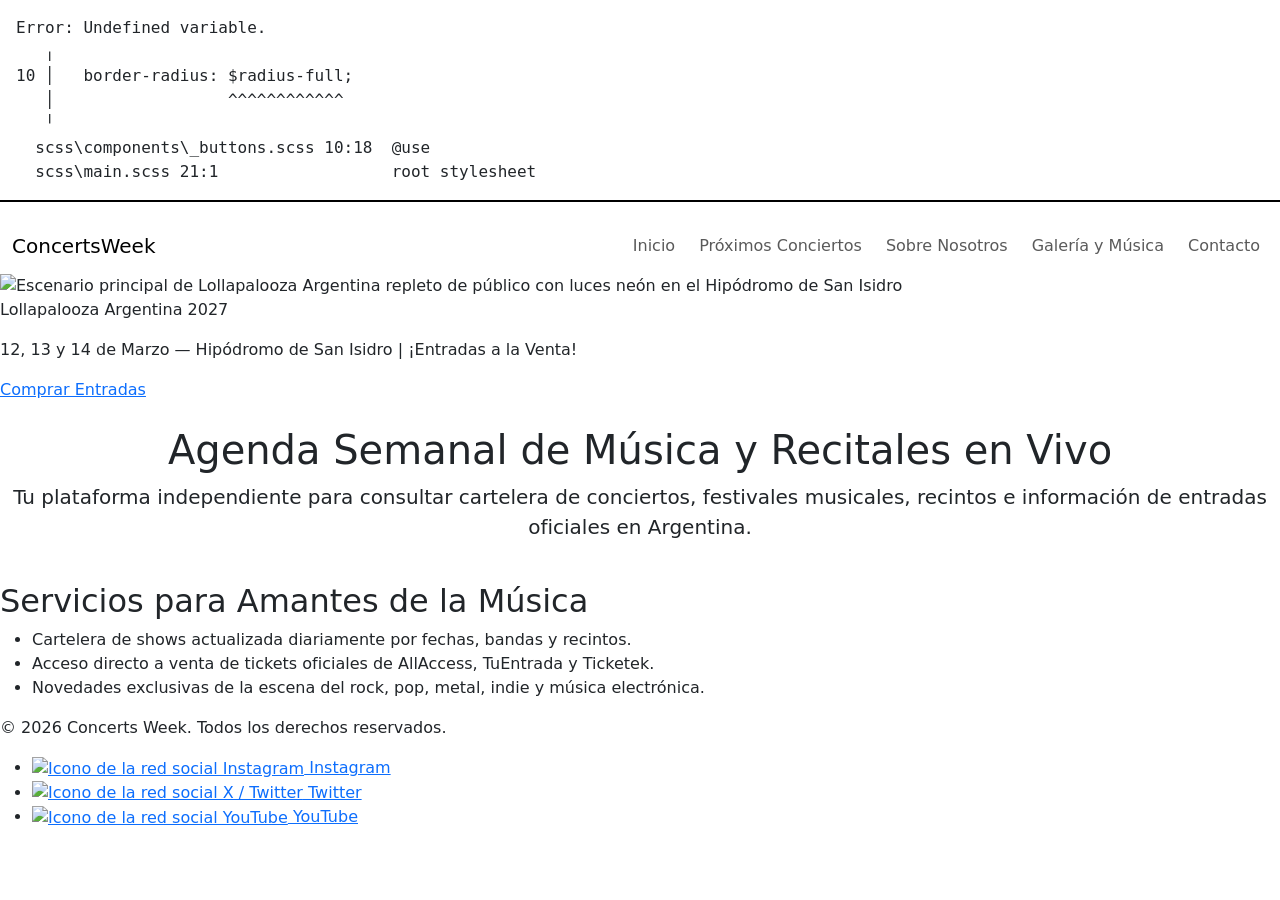
==== index.html @ 6362704b "feat: optimize on-page seo, meta descriptions, image alt tags and wcag accessibility attributes" ====
<!DOCTYPE html>
<html lang="es">

<head>
    <meta charset="UTF-8">
    <meta name="viewport" content="width=device-width, initial-scale=1.0">
    <!-- SEO On-Page: Title enfocado en palabras clave y localización -->
    <title>Agenda de Conciertos y Recitales en Vivo | Concerts Week</title>
    <!-- SEO On-Page: Meta Description atractiva con llamado a la acción -->
    <meta name="description"
        content="Descubre la agenda semanal de conciertos, recitales y festivales de música en vivo. Consulta fechas, recintos en Argentina y compra tus entradas oficiales.">
    <meta name="robots" content="index, follow">
    <!-- Google Fonts -->
    <link rel="preconnect" href="https://fonts.googleapis.com">
    <link rel="preconnect" href="https://fonts.gstatic.com" crossorigin>
    <link
        href="https://fonts.googleapis.com/css2?family=Inter:wght@300;400;500;600&family=Outfit:wght@600;700;800&display=swap"
        rel="stylesheet">
    <!-- Bootstrap 5 CSS CDN -->
    <link href="https://cdn.jsdelivr.net/npm/bootstrap@5.3.3/dist/css/bootstrap.min.css" rel="stylesheet"
        integrity="sha384-QWTKZyjpPEjISv5WaRU9OFeRpok6YctnYmDr5pNlyT2bRjXh0JMhjY6hW+ALEwIH" crossorigin="anonymous">
    <!-- Librería de Animaciones AOS CDN -->
    <link href="https://unpkg.com/aos@2.3.1/dist/aos.css" rel="stylesheet">
    <!-- Estilos CSS Compilados desde SCSS -->
    <link rel="stylesheet" href="styles/styles.css">
</head>

<body>

    <!-- NAVBAR BOOTSTRAP NAVEGABLE Y ACCESIBLE -->
    <header>
        <nav class="navbar navbar-expand-lg navbar-custom sticky-top" aria-label="Navegación principal del sitio">
            <div class="container-fluid max-w-7xl">
                <a class="navbar-brand brand-title" href="index.html"
                    aria-label="Concerts Week - Ir a página de inicio">
                    Concerts<span class="brand-accent">Week</span>
                </a>
                <button class="navbar-toggler" type="button" data-bs-toggle="collapse" data-bs-target="#navbarMain"
                    aria-controls="navbarMain" aria-expanded="false" aria-label="Abrir menú de navegación">
                    <span class="navbar-toggler-icon"></span>
                </button>
                <div class="collapse navbar-collapse" id="navbarMain">
                    <ul class="navbar-nav ms-auto mb-2 mb-lg-0 gap-2">
                        <li class="nav-item"><a class="nav-link active-page" href="index.html"
                                aria-current="page">Inicio</a></li>
                        <li class="nav-item"><a class="nav-link" href="pages/conciertos.html">Próximos Conciertos</a>
                        </li>
                        <li class="nav-item"><a class="nav-link" href="pages/nosotros.html">Sobre Nosotros</a></li>
                        <li class="nav-item"><a class="nav-link" href="pages/galeria.html">Galería y Música</a></li>
                        <li class="nav-item"><a class="nav-link" href="pages/contacto.html">Contacto</a></li>
                    </ul>
                </div>
            </div>
        </nav>
    </header>

    <!-- CARRUSEL HERO PANORÁMICO -->
    <section aria-label="Espectáculos y homenajes destacados de la semana">
        <figure class="m-0">
            <div id="heroCarousel" class="carousel slide carousel-fade carousel-hero" data-bs-ride="carousel">
                <div class="carousel-indicators">
                    <button type="button" data-bs-target="#heroCarousel" data-bs-slide-to="0" class="active"
                        aria-current="true" aria-label="Ver Diapositiva 1: Lollapalooza Argentina 2027"></button>
                    <button type="button" data-bs-target="#heroCarousel" data-bs-slide-to="1"
                        aria-label="Ver Diapositiva 2: Eternamente Gracias Leo Messi"></button>
                    <button type="button" data-bs-target="#heroCarousel" data-bs-slide-to="2"
                        aria-label="Ver Diapositiva 3: Foo Fighters Live"></button>
                </div>
                <div class="carousel-inner">
                    <!-- SLIDE 1: LOLLAPALOOZA -->
                    <div class="carousel-item active" data-bs-interval="5000">
                        <img src="https://images.unsplash.com/photo-1514525253161-7a46d19cd819?w=1600#concierto-lollapalooza-argentina-escenario.jpg"
                            class="d-block w-100 carousel-img"
                            alt="Escenario principal de Lollapalooza Argentina repleto de público con luces neón en el Hipódromo de San Isidro">
                        <div class="carousel-hero-caption">
                            <p class="hero-display-title">Lollapalooza Argentina 2027</p>
                            <p class="hero-display-subtitle">12, 13 y 14 de Marzo — Hipódromo de San Isidro | ¡Entradas
                                a la Venta!</p>
                            <a href="pages/conciertos.html" class="btn-custom mt-2">Comprar Entradas</a>
                        </div>
                    </div>
                    <!-- SLIDE 2: ETERNAMENTE GRACIAS LEO MESSI -->
                    <div class="carousel-item" data-bs-interval="5000">
                        <img src="https://a.espncdn.com/photo/2022/1218/r1108256_1296x729_16-9.jpg#homenaje-lionel-messi-copa-del-mundo.jpg"
                            referrerpolicy="no-referrer" class="d-block w-100 carousel-img"
                            alt="Fotografía oficial de Lionel Messi levantando la Copa del Mundo Qatar 2022 vistiendo la bisht negra y la camiseta albiceleste de la Selección Argentina">
                        <div class="carousel-hero-caption">
                            <p class="hero-display-title">¡Eternamente Gracias, Leo!</p>
                            <p class="hero-display-subtitle">“Tropezar, volver a levantarse e intentarlo otra vez...
                                Luchar por los sueños. Eso es la vida.” — Homenaje a Lionel Messi</p>
                            <a href="pages/conciertos.html" class="btn-custom mt-2">Ver Homenaje</a>
                        </div>
                    </div>
                    <!-- SLIDE 3: FOO FIGHTERS -->
                    <div class="carousel-item" data-bs-interval="5000">
                        <img src="https://images.unsplash.com/photo-1470225620780-dba8ba36b745?w=1600#foo-fighters-concierto-estadio-river.jpg"
                            class="d-block w-100 carousel-img"
                            alt="Show de rock masivo de Foo Fighters en el Estadio River Plate con fuegos artificiales e iluminación violeta">
                        <div class="carousel-hero-caption">
                            <p class="hero-display-title">Foo Fighters Live</p>
                            <p class="hero-display-subtitle">Estadio River Plate — El show de rock alternativo más
                                esperado del año</p>
                            <a href="pages/conciertos.html" class="btn-custom mt-2">Explorar Fechas</a>
                        </div>
                    </div>
                </div>
                <button class="carousel-control-prev" type="button" data-bs-target="#heroCarousel" data-bs-slide="prev"
                    aria-label="Ir a la diapositiva anterior">
                    <span class="carousel-control-prev-icon" aria-hidden="true"></span>
                </button>
                <button class="carousel-control-next" type="button" data-bs-target="#heroCarousel" data-bs-slide="next"
                    aria-label="Ir a la siguiente diapositiva">
                    <span class="carousel-control-next-icon" aria-hidden="true"></span>
                </button>
            </div>
            <figcaption class="visually-hidden">Carrusel dinámico con los espectáculos musicales y homenajes destacados
                de la semana.</figcaption>
        </figure>
    </section>

    <!-- CONTENIDO PRINCIPAL DE LA PÁGINA DE INICIO -->
    <main class="main-content">
        <!-- ÚNICO H1 DEL ARCHIVO (REGLA DE SEO OBLIGATORIA) -->
        <section class="content-section text-center py-4" data-aos="fade-down" data-aos-duration="800">
            <article>
                <h1>Agenda Semanal de Música y Recitales en Vivo</h1>
                <p class="fs-5">Tu plataforma independiente para consultar cartelera de conciertos, festivales
                    musicales, recintos e información de entradas oficiales en Argentina.</p>
            </article>
        </section>

        <section class="content-section" data-aos="fade-up" data-aos-duration="800">
            <h2>Servicios para Amantes de la Música</h2>
            <ul class="feature-list">
                <li>Cartelera de shows actualizada diariamente por fechas, bandas y recintos.</li>
                <li>Acceso directo a venta de tickets oficiales de AllAccess, TuEntrada y Ticketek.</li>
                <li>Novedades exclusivas de la escena del rock, pop, metal, indie y música electrónica.</li>
            </ul>
        </section>
    </main>

    <!-- PIE DE PÁGINA SEMÁNTICO -->
    <footer class="main-footer">
        <p>&copy; 2026 Concerts Week. Todos los derechos reservados.</p>
        <nav class="footer-nav" aria-label="Enlaces a redes sociales oficiales">
            <ul class="footer-list">
                <li>
                    <a href="https://instagram.com" target="_blank" rel="noopener noreferrer" class="social-link"
                        aria-label="Visitar nuestro perfil oficial en Instagram (se abre en una nueva pestaña)">
                        <img src="https://cdn-icons-png.flaticon.com/512/174/174855.png"
                            alt="Icono de la red social Instagram" class="social-icon">
                        Instagram
                    </a>
                </li>
                <li>
                    <a href="https://twitter.com" target="_blank" rel="noopener noreferrer" class="social-link"
                        aria-label="Visitar nuestra cuenta oficial en X / Twitter (se abre en una nueva pestaña)">
                        <img src="https://cdn-icons-png.flaticon.com/512/5968/5968958.png"
                            alt="Icono de la red social X / Twitter" class="social-icon">
                        Twitter
                    </a>
                </li>
                <li>
                    <a href="https://youtube.com" target="_blank" rel="noopener noreferrer" class="social-link"
                        aria-label="Visitar nuestro canal oficial de YouTube (se abre en una nueva pestaña)">
                        <img src="https://cdn-icons-png.flaticon.com/512/1384/1384060.png"
                            alt="Icono de la red social YouTube" class="social-icon">
                        YouTube
                    </a>
                </li>
            </ul>
        </nav>
    </footer>

    <!-- LIBRERÍAS JS -->
    <script src="https://cdn.jsdelivr.net/npm/bootstrap@5.3.3/dist/js/bootstrap.bundle.min.js"
        integrity="sha384-YvpcrYf0tY3lHB60NNkmXc5s9fDVZLESaAA55NDzOxhy9GkcIdslK1eN7N6jIeHz"
        crossorigin="anonymous"></script>
    <script src="https://unpkg.com/aos@2.3.1/dist/aos.js"></script>
    <script>
        AOS.init({ once: true });
    </script>
</body>

</html>
---- styles/styles.css ----
/* Error: Undefined variable.
 *    ,
 * 10 |   border-radius: $radius-full;
 *    |                  ^^^^^^^^^^^^
 *    '
 *   scss\components\_buttons.scss 10:18  @use
 *   scss\main.scss 21:1                  root stylesheet */

body::before {
  font-family: "Source Code Pro", "SF Mono", Monaco, Inconsolata, "Fira Mono",
      "Droid Sans Mono", monospace, monospace;
  white-space: pre;
  display: block;
  padding: 1em;
  margin-bottom: 1em;
  border-bottom: 2px solid black;
  content: "Error: Undefined variable.\a    \2577 \a 10 \2502    border-radius: $radius-full;\d\a    \2502                   ^^^^^^^^^^^^\a    \2575 \a   scss\\components\\_buttons.scss 10:18  @use\a   scss\\main.scss 21:1                  root stylesheet";
}
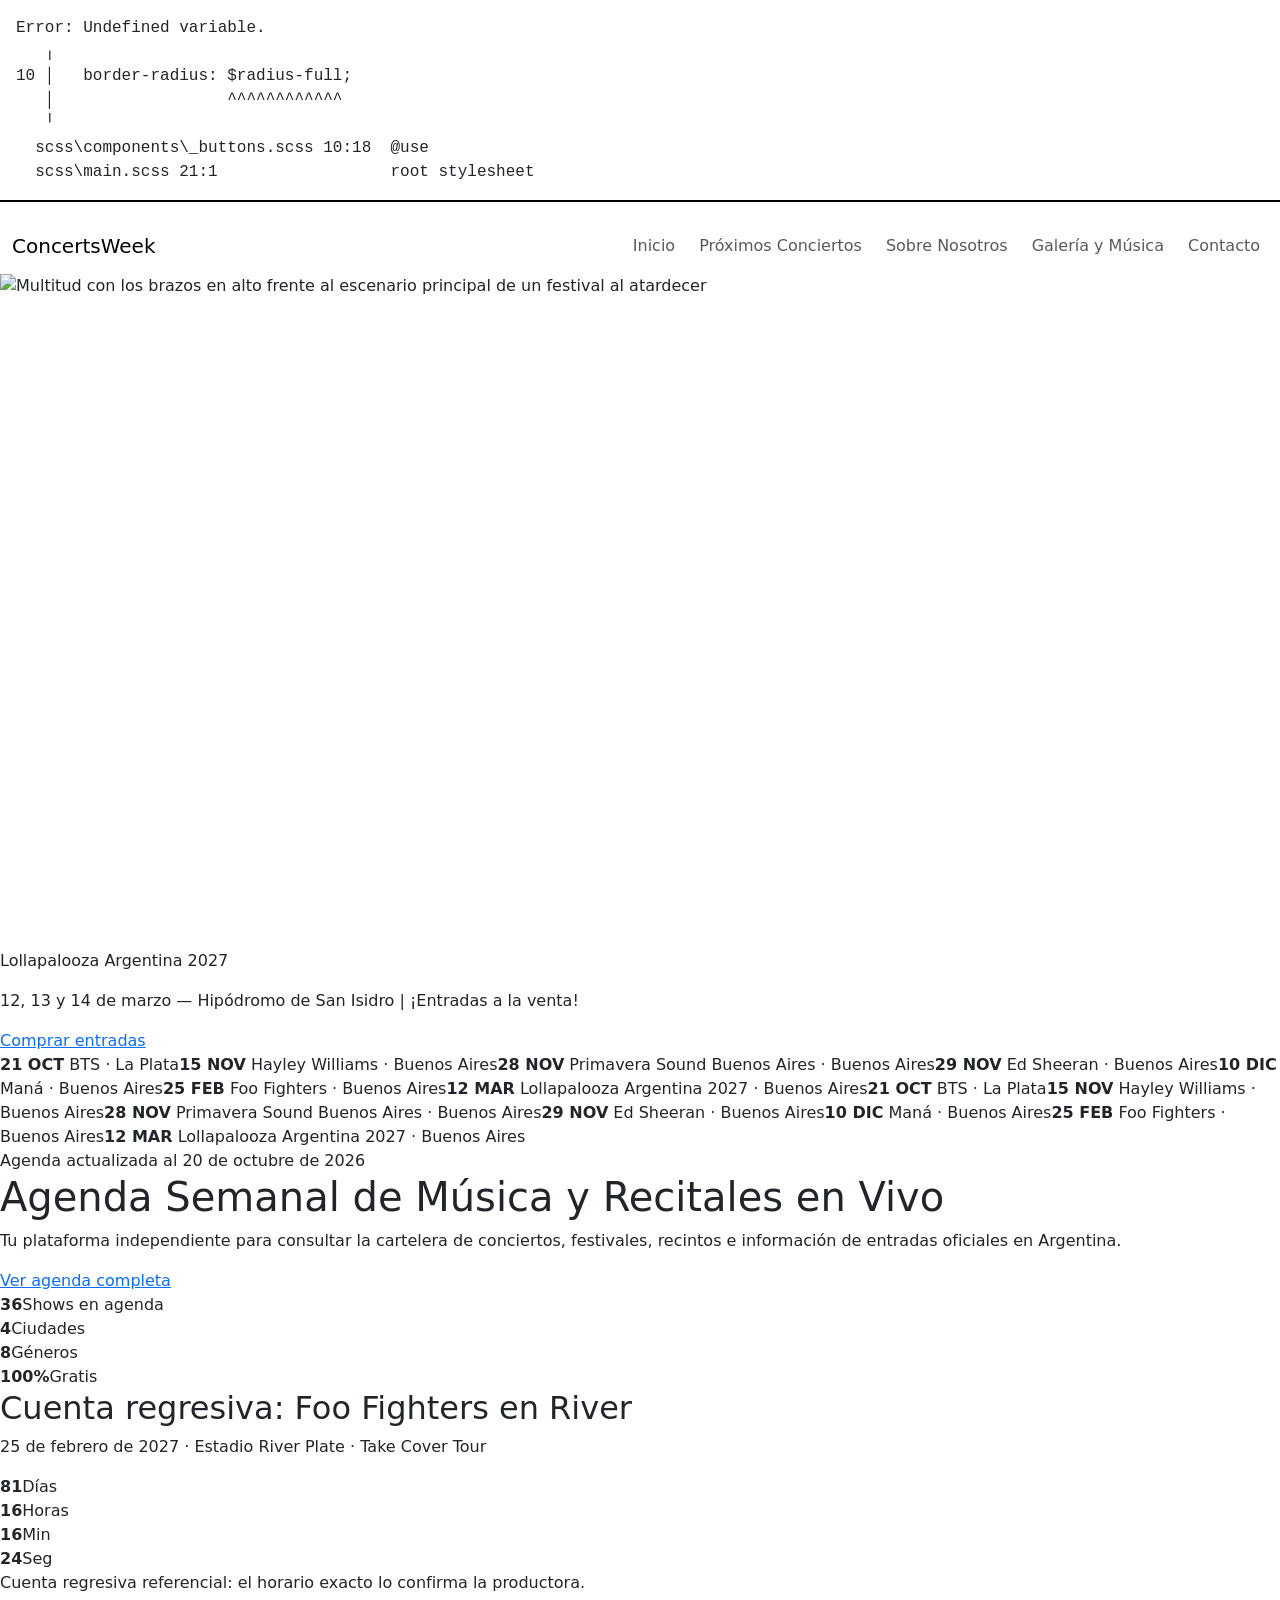
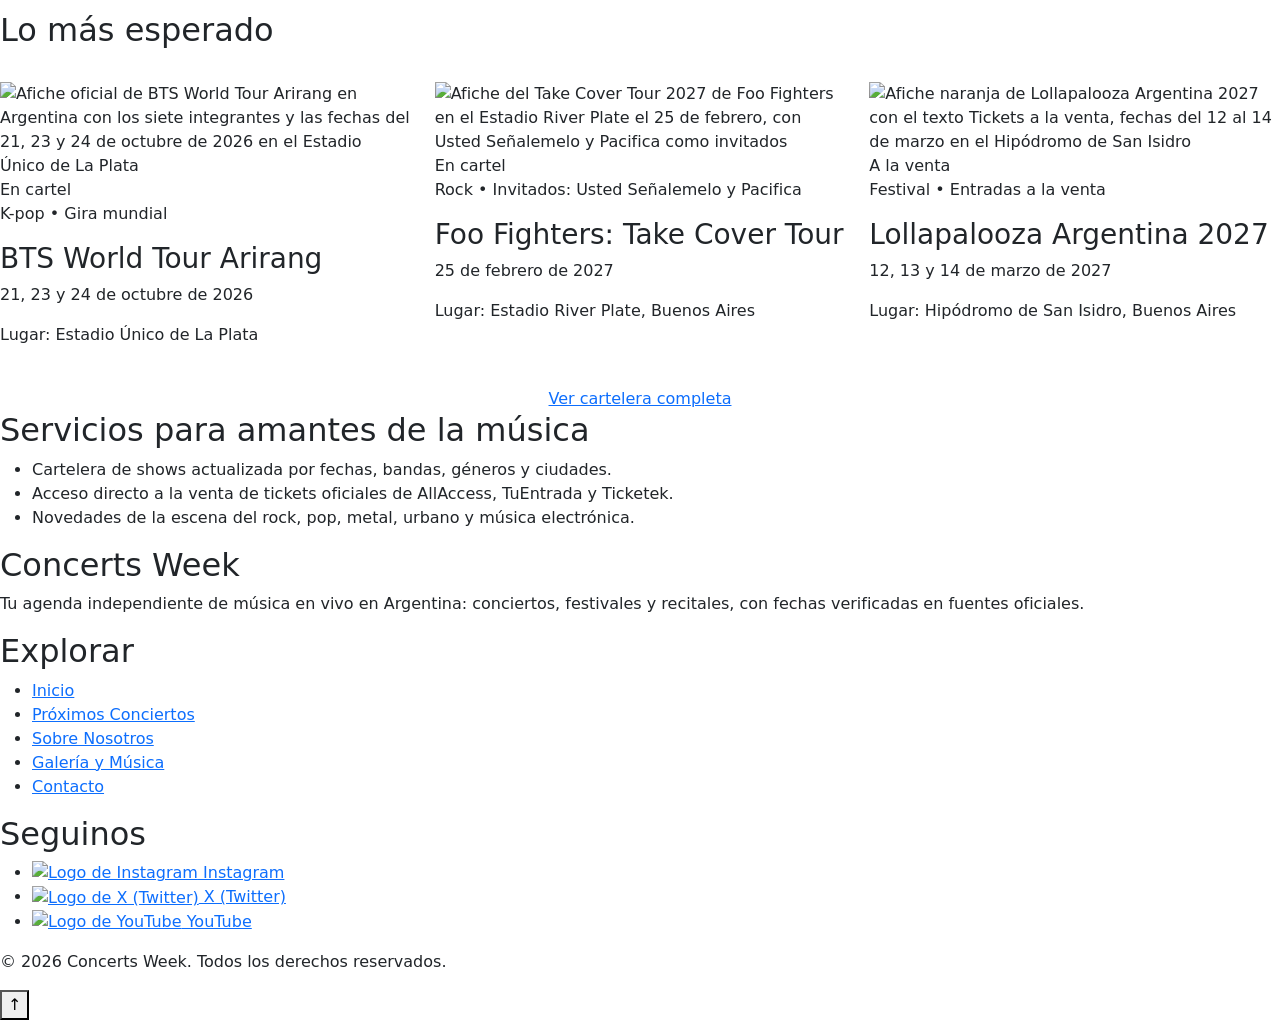
==== commit 497a76a4: "feat: nueva cartelera con 36 shows y filtros, galería por género, sobre nosotros, contacto con sopor" ====
--- a/index.html
+++ b/index.html
@@ -4,103 +4,105 @@
 <head>
     <meta charset="UTF-8">
     <meta name="viewport" content="width=device-width, initial-scale=1.0">
-    <!-- SEO On-Page: Title enfocado en palabras clave y localización -->
+    <!-- SEO on-page: title, description y keywords propios de cada página -->
     <title>Agenda de Conciertos y Recitales en Vivo | Concerts Week</title>
-    <!-- SEO On-Page: Meta Description atractiva con llamado a la acción -->
-    <meta name="description"
-        content="Descubre la agenda semanal de conciertos, recitales y festivales de música en vivo. Consulta fechas, recintos en Argentina y compra tus entradas oficiales.">
+    <meta name="description" content="Descubre la agenda semanal de conciertos, recitales y festivales de música en vivo. Consulta fechas, recintos en Argentina y entradas oficiales.">
+    <meta name="keywords" content="conciertos, recitales, agenda de conciertos, festivales, música en vivo, Argentina, entradas, cartelera semanal">
     <meta name="robots" content="index, follow">
+    <meta name="theme-color" content="#000000">
+    <meta property="og:type" content="website">
+    <meta property="og:title" content="Agenda de Conciertos y Recitales en Vivo | Concerts Week">
+    <meta property="og:description" content="Descubre la agenda semanal de conciertos, recitales y festivales de música en vivo. Consulta fechas, recintos en Argentina y entradas oficiales.">
+    <meta property="og:locale" content="es_AR">
+    <link rel="icon" type="image/svg+xml" href="assets/icons/favicon.svg">
     <!-- Google Fonts -->
     <link rel="preconnect" href="https://fonts.googleapis.com">
     <link rel="preconnect" href="https://fonts.gstatic.com" crossorigin>
-    <link
-        href="https://fonts.googleapis.com/css2?family=Inter:wght@300;400;500;600&family=Outfit:wght@600;700;800&display=swap"
+    <link href="https://fonts.googleapis.com/css2?family=Inter:wght@300;400;500;600&family=Outfit:wght@600;700;800&display=swap"
         rel="stylesheet">
-    <!-- Bootstrap 5 CSS CDN -->
+    <!-- Bootstrap 5 CSS -->
     <link href="https://cdn.jsdelivr.net/npm/bootstrap@5.3.3/dist/css/bootstrap.min.css" rel="stylesheet"
         integrity="sha384-QWTKZyjpPEjISv5WaRU9OFeRpok6YctnYmDr5pNlyT2bRjXh0JMhjY6hW+ALEwIH" crossorigin="anonymous">
-    <!-- Librería de Animaciones AOS CDN -->
+    <!-- AOS (animaciones al hacer scroll) -->
     <link href="https://unpkg.com/aos@2.3.1/dist/aos.css" rel="stylesheet">
-    <!-- Estilos CSS Compilados desde SCSS -->
+    <!-- Estilos compilados desde SCSS -->
     <link rel="stylesheet" href="styles/styles.css">
 </head>
 
 <body>
 
-    <!-- NAVBAR BOOTSTRAP NAVEGABLE Y ACCESIBLE -->
-    <header>
-        <nav class="navbar navbar-expand-lg navbar-custom sticky-top" aria-label="Navegación principal del sitio">
-            <div class="container-fluid max-w-7xl">
-                <a class="navbar-brand brand-title" href="index.html"
-                    aria-label="Concerts Week - Ir a página de inicio">
-                    Concerts<span class="brand-accent">Week</span>
+    <header class="site-header">
+        <nav class="navbar navbar-expand-lg navbar-custom" aria-label="Navegación principal del sitio">
+            <div class="container-fluid">
+                <a class="navbar-brand brand-title" href="index.html" aria-label="Concerts Week - Ir al inicio">
+                    <span class="logo-mark" aria-hidden="true">
+                        <span class="logo-bars"><span></span><span></span><span></span><span></span></span>
+                    </span>
+                    <span>Concerts<span class="brand-accent">Week</span></span>
                 </a>
                 <button class="navbar-toggler" type="button" data-bs-toggle="collapse" data-bs-target="#navbarMain"
                     aria-controls="navbarMain" aria-expanded="false" aria-label="Abrir menú de navegación">
                     <span class="navbar-toggler-icon"></span>
                 </button>
                 <div class="collapse navbar-collapse" id="navbarMain">
-                    <ul class="navbar-nav ms-auto mb-2 mb-lg-0 gap-2">
-                        <li class="nav-item"><a class="nav-link active-page" href="index.html"
-                                aria-current="page">Inicio</a></li>
-                        <li class="nav-item"><a class="nav-link" href="pages/conciertos.html">Próximos Conciertos</a>
-                        </li>
-                        <li class="nav-item"><a class="nav-link" href="pages/nosotros.html">Sobre Nosotros</a></li>
-                        <li class="nav-item"><a class="nav-link" href="pages/galeria.html">Galería y Música</a></li>
-                        <li class="nav-item"><a class="nav-link" href="pages/contacto.html">Contacto</a></li>
+                    <ul class="navbar-nav ms-auto mb-2 mb-lg-0 gap-lg-2">
+                        <li class="nav-item">
+                            <a class="nav-link active-page" href="index.html" aria-current="page">Inicio</a>
+                        </li>
+                        <li class="nav-item">
+                            <a class="nav-link" href="pages/conciertos.html">Próximos Conciertos</a>
+                        </li>
+                        <li class="nav-item">
+                            <a class="nav-link" href="pages/nosotros.html">Sobre Nosotros</a>
+                        </li>
+                        <li class="nav-item">
+                            <a class="nav-link" href="pages/galeria.html">Galería y Música</a>
+                        </li>
+                        <li class="nav-item">
+                            <a class="nav-link" href="pages/contacto.html">Contacto</a>
+                        </li>
                     </ul>
                 </div>
             </div>
         </nav>
+        <div class="scroll-progress" aria-hidden="true"></div>
     </header>
 
-    <!-- CARRUSEL HERO PANORÁMICO -->
-    <section aria-label="Espectáculos y homenajes destacados de la semana">
-        <figure class="m-0">
+    <main class="main-content">
+        <!-- Carrusel héroe -->
+        <section aria-label="Espectáculos destacados de la temporada">
             <div id="heroCarousel" class="carousel slide carousel-fade carousel-hero" data-bs-ride="carousel">
                 <div class="carousel-indicators">
                     <button type="button" data-bs-target="#heroCarousel" data-bs-slide-to="0" class="active"
-                        aria-current="true" aria-label="Ver Diapositiva 1: Lollapalooza Argentina 2027"></button>
+                        aria-current="true" aria-label="Ver diapositiva 1: Lollapalooza Argentina 2027"></button>
                     <button type="button" data-bs-target="#heroCarousel" data-bs-slide-to="1"
-                        aria-label="Ver Diapositiva 2: Eternamente Gracias Leo Messi"></button>
+                        aria-label="Ver diapositiva 2: BTS World Tour Arirang"></button>
                     <button type="button" data-bs-target="#heroCarousel" data-bs-slide-to="2"
-                        aria-label="Ver Diapositiva 3: Foo Fighters Live"></button>
+                        aria-label="Ver diapositiva 3: Foo Fighters en River"></button>
                 </div>
                 <div class="carousel-inner">
-                    <!-- SLIDE 1: LOLLAPALOOZA -->
                     <div class="carousel-item active" data-bs-interval="5000">
-                        <img src="https://images.unsplash.com/photo-1514525253161-7a46d19cd819?w=1600#concierto-lollapalooza-argentina-escenario.jpg"
-                            class="d-block w-100 carousel-img"
-                            alt="Escenario principal de Lollapalooza Argentina repleto de público con luces neón en el Hipódromo de San Isidro">
+                        <img src="assets/img/hero-lollapalooza-multitud.webp" alt="Multitud con los brazos en alto frente al escenario principal de un festival al atardecer" class="d-block w-100 carousel-img" width="1200" height="675">
                         <div class="carousel-hero-caption">
                             <p class="hero-display-title">Lollapalooza Argentina 2027</p>
-                            <p class="hero-display-subtitle">12, 13 y 14 de Marzo — Hipódromo de San Isidro | ¡Entradas
-                                a la Venta!</p>
-                            <a href="pages/conciertos.html" class="btn-custom mt-2">Comprar Entradas</a>
+                            <p class="hero-display-subtitle">12, 13 y 14 de marzo — Hipódromo de San Isidro | ¡Entradas a la venta!</p>
+                            <a href="pages/conciertos.html" class="btn-custom">Comprar entradas</a>
                         </div>
                     </div>
-                    <!-- SLIDE 2: ETERNAMENTE GRACIAS LEO MESSI -->
                     <div class="carousel-item" data-bs-interval="5000">
-                        <img src="https://a.espncdn.com/photo/2022/1218/r1108256_1296x729_16-9.jpg#homenaje-lionel-messi-copa-del-mundo.jpg"
-                            referrerpolicy="no-referrer" class="d-block w-100 carousel-img"
-                            alt="Fotografía oficial de Lionel Messi levantando la Copa del Mundo Qatar 2022 vistiendo la bisht negra y la camiseta albiceleste de la Selección Argentina">
+                        <img src="assets/img/hero-escenario-estadio-rojo.webp" alt="Estadio repleto de público con el escenario iluminado en tonos rojos durante un recital" class="d-block w-100 carousel-img" width="1280" height="770" loading="lazy">
                         <div class="carousel-hero-caption">
-                            <p class="hero-display-title">¡Eternamente Gracias, Leo!</p>
-                            <p class="hero-display-subtitle">“Tropezar, volver a levantarse e intentarlo otra vez...
-                                Luchar por los sueños. Eso es la vida.” — Homenaje a Lionel Messi</p>
-                            <a href="pages/conciertos.html" class="btn-custom mt-2">Ver Homenaje</a>
+                            <p class="hero-display-title">BTS World Tour Arirang</p>
+                            <p class="hero-display-subtitle">21, 23 y 24 de octubre de 2026 — Estadio Único de La Plata</p>
+                            <a href="pages/conciertos.html" class="btn-custom">Ver fechas</a>
                         </div>
                     </div>
-                    <!-- SLIDE 3: FOO FIGHTERS -->
                     <div class="carousel-item" data-bs-interval="5000">
-                        <img src="https://images.unsplash.com/photo-1470225620780-dba8ba36b745?w=1600#foo-fighters-concierto-estadio-river.jpg"
-                            class="d-block w-100 carousel-img"
-                            alt="Show de rock masivo de Foo Fighters en el Estadio River Plate con fuegos artificiales e iluminación violeta">
+                        <img src="assets/img/hero-estadio-fuegos-bn.webp" alt="Fotografía en blanco y negro de un estadio colmado con fuegos artificiales sobre el escenario" class="d-block w-100 carousel-img" width="1600" height="1067" loading="lazy">
                         <div class="carousel-hero-caption">
-                            <p class="hero-display-title">Foo Fighters Live</p>
-                            <p class="hero-display-subtitle">Estadio River Plate — El show de rock alternativo más
-                                esperado del año</p>
-                            <a href="pages/conciertos.html" class="btn-custom mt-2">Explorar Fechas</a>
+                            <p class="hero-display-title">Foo Fighters en River</p>
+                            <p class="hero-display-subtitle">Take Cover Tour 2027 — 25 de febrero en el Estadio River Plate</p>
+                            <a href="pages/conciertos.html" class="btn-custom">Explorar cartelera</a>
                         </div>
                     </div>
                 </div>
@@ -109,77 +111,164 @@
                     <span class="carousel-control-prev-icon" aria-hidden="true"></span>
                 </button>
                 <button class="carousel-control-next" type="button" data-bs-target="#heroCarousel" data-bs-slide="next"
-                    aria-label="Ir a la siguiente diapositiva">
+                    aria-label="Ir a la diapositiva siguiente">
                     <span class="carousel-control-next-icon" aria-hidden="true"></span>
                 </button>
             </div>
-            <figcaption class="visually-hidden">Carrusel dinámico con los espectáculos musicales y homenajes destacados
-                de la semana.</figcaption>
-        </figure>
-    </section>
-
-    <!-- CONTENIDO PRINCIPAL DE LA PÁGINA DE INICIO -->
-    <main class="main-content">
-        <!-- ÚNICO H1 DEL ARCHIVO (REGLA DE SEO OBLIGATORIA) -->
-        <section class="content-section text-center py-4" data-aos="fade-down" data-aos-duration="800">
-            <article>
+        </section>
+
+        <div class="ticker" role="region" aria-label="Cinta con las próximas fechas destacadas">
+            <div class="ticker__track">
+                <span class="ticker__item"><b>21 OCT</b> BTS &middot; La Plata</span><span class="ticker__item"><b>15 NOV</b> Hayley Williams &middot; Buenos Aires</span><span class="ticker__item"><b>28 NOV</b> Primavera Sound Buenos Aires &middot; Buenos Aires</span><span class="ticker__item"><b>29 NOV</b> Ed Sheeran &middot; Buenos Aires</span><span class="ticker__item"><b>10 DIC</b> Maná &middot; Buenos Aires</span><span class="ticker__item"><b>25 FEB</b> Foo Fighters &middot; Buenos Aires</span><span class="ticker__item"><b>12 MAR</b> Lollapalooza Argentina 2027 &middot; Buenos Aires</span><span class="ticker__item" aria-hidden="true"><b>21 OCT</b> BTS &middot; La Plata</span><span class="ticker__item" aria-hidden="true"><b>15 NOV</b> Hayley Williams &middot; Buenos Aires</span><span class="ticker__item" aria-hidden="true"><b>28 NOV</b> Primavera Sound Buenos Aires &middot; Buenos Aires</span><span class="ticker__item" aria-hidden="true"><b>29 NOV</b> Ed Sheeran &middot; Buenos Aires</span><span class="ticker__item" aria-hidden="true"><b>10 DIC</b> Maná &middot; Buenos Aires</span><span class="ticker__item" aria-hidden="true"><b>25 FEB</b> Foo Fighters &middot; Buenos Aires</span><span class="ticker__item" aria-hidden="true"><b>12 MAR</b> Lollapalooza Argentina 2027 &middot; Buenos Aires</span>
+            </div>
+        </div>
+
+        <div class="page-container">
+            <section class="content-section content-section--center content-section--glow" data-aos="fade-down">
+                <span class="eyebrow">Agenda actualizada al 20 de octubre de 2026</span>
                 <h1>Agenda Semanal de Música y Recitales en Vivo</h1>
-                <p class="fs-5">Tu plataforma independiente para consultar cartelera de conciertos, festivales
-                    musicales, recintos e información de entradas oficiales en Argentina.</p>
-            </article>
-        </section>
-
-        <section class="content-section" data-aos="fade-up" data-aos-duration="800">
-            <h2>Servicios para Amantes de la Música</h2>
-            <ul class="feature-list">
-                <li>Cartelera de shows actualizada diariamente por fechas, bandas y recintos.</li>
-                <li>Acceso directo a venta de tickets oficiales de AllAccess, TuEntrada y Ticketek.</li>
-                <li>Novedades exclusivas de la escena del rock, pop, metal, indie y música electrónica.</li>
-            </ul>
-        </section>
+                <p class="lead-text">Tu plataforma independiente para consultar la cartelera de conciertos, festivales,
+                    recintos e información de entradas oficiales en Argentina.</p>
+                <a href="pages/conciertos.html" class="btn-custom mt-3">Ver agenda completa</a>
+            </section>
+
+            <section class="content-section" aria-labelledby="stats-titulo" data-aos="fade-up">
+                <h2 id="stats-titulo" class="visually-hidden">La agenda en números</h2>
+                <div class="stat-strip">
+                    <div class="stat-card"><strong>36</strong><span>Shows en agenda</span></div>
+                    <div class="stat-card"><strong>4</strong><span>Ciudades</span></div>
+                    <div class="stat-card"><strong>8</strong><span>Géneros</span></div>
+                    <div class="stat-card"><strong>100%</strong><span>Gratis</span></div>
+                </div>
+            </section>
+
+            <section class="content-section content-section--center" aria-labelledby="cuenta-titulo" data-aos="zoom-in">
+                <h2 id="cuenta-titulo">Cuenta regresiva: Foo Fighters en River</h2>
+                <p>25 de febrero de 2027 · Estadio River Plate · Take Cover Tour</p>
+                <div class="countdown" data-countdown="2027-02-25T21:00:00-03:00" role="timer" aria-label="Tiempo restante para el show de Foo Fighters">
+                    <div class="countdown__cell"><strong data-unit="d">--</strong><span>Días</span></div>
+                    <div class="countdown__cell"><strong data-unit="h">--</strong><span>Horas</span></div>
+                    <div class="countdown__cell"><strong data-unit="m">--</strong><span>Min</span></div>
+                    <div class="countdown__cell"><strong data-unit="s">--</strong><span>Seg</span></div>
+                </div>
+                <p class="note-small">Cuenta regresiva referencial: el horario exacto lo confirma la productora.</p>
+            </section>
+
+            <section class="content-section" aria-labelledby="destacados-titulo">
+                <h2 id="destacados-titulo" data-aos="fade-up">Lo más esperado</h2>
+                <div class="row g-4 mt-1">
+                    <div class="col-12 col-md-6 col-lg-4" data-aos="fade-up" data-aos-delay="0">
+                        <article class="card-interactive">
+                            <figure class="concert-card-figure">
+                                <img src="assets/img/poster-bts-arirang.webp" alt="Afiche oficial de BTS World Tour Arirang en Argentina con los siete integrantes y las fechas del 21, 23 y 24 de octubre de 2026 en el Estadio Único de La Plata" class="concert-card-image" width="640" height="640" loading="lazy">
+                                <span class="badge-status">En cartel</span>
+                                <figcaption class="concert-card-caption">K-pop • Gira mundial</figcaption>
+                            </figure>
+                            <h3>BTS World Tour Arirang</h3>
+                            <p class="concert-info">21, 23 y 24 de octubre de 2026</p>
+                            <p>Lugar: Estadio Único de La Plata</p>
+                        </article>
+                    </div>
+                    <div class="col-12 col-md-6 col-lg-4" data-aos="fade-up" data-aos-delay="150">
+                        <article class="card-interactive">
+                            <figure class="concert-card-figure">
+                                <img src="assets/img/poster-foo-fighters-take-cover.webp" alt="Afiche del Take Cover Tour 2027 de Foo Fighters en el Estadio River Plate el 25 de febrero, con Usted Señalemelo y Pacifica como invitados" class="concert-card-image" width="640" height="640" loading="lazy">
+                                <span class="badge-status">En cartel</span>
+                                <figcaption class="concert-card-caption">Rock • Invitados: Usted Señalemelo y Pacifica</figcaption>
+                            </figure>
+                            <h3>Foo Fighters: Take Cover Tour</h3>
+                            <p class="concert-info">25 de febrero de 2027</p>
+                            <p>Lugar: Estadio River Plate, Buenos Aires</p>
+                        </article>
+                    </div>
+                    <div class="col-12 col-md-6 col-lg-4" data-aos="fade-up" data-aos-delay="300">
+                        <article class="card-interactive">
+                            <figure class="concert-card-figure">
+                                <img src="assets/img/poster-lollapalooza-2027.webp" alt="Afiche naranja de Lollapalooza Argentina 2027 con el texto Tickets a la venta, fechas del 12 al 14 de marzo en el Hipódromo de San Isidro" class="concert-card-image" width="640" height="640" loading="lazy">
+                                <span class="badge-status">A la venta</span>
+                                <figcaption class="concert-card-caption">Festival • Entradas a la venta</figcaption>
+                            </figure>
+                            <h3>Lollapalooza Argentina 2027</h3>
+                            <p class="concert-info">12, 13 y 14 de marzo de 2027</p>
+                            <p>Lugar: Hipódromo de San Isidro, Buenos Aires</p>
+                        </article>
+                    </div>
+                </div>
+                <div class="text-center mt-4" data-aos="zoom-in">
+                    <a href="pages/conciertos.html" class="btn-custom">Ver cartelera completa</a>
+                </div>
+            </section>
+
+            <section class="content-section" data-aos="fade-up">
+                <h2>Servicios para amantes de la música</h2>
+                <ul class="feature-list">
+                    <li>Cartelera de shows actualizada por fechas, bandas, géneros y ciudades.</li>
+                    <li>Acceso directo a la venta de tickets oficiales de AllAccess, TuEntrada y Ticketek.</li>
+                    <li>Novedades de la escena del rock, pop, metal, urbano y música electrónica.</li>
+                </ul>
+            </section>
+        </div>
     </main>
 
-    <!-- PIE DE PÁGINA SEMÁNTICO -->
     <footer class="main-footer">
-        <p>&copy; 2026 Concerts Week. Todos los derechos reservados.</p>
-        <nav class="footer-nav" aria-label="Enlaces a redes sociales oficiales">
-            <ul class="footer-list">
-                <li>
-                    <a href="https://instagram.com" target="_blank" rel="noopener noreferrer" class="social-link"
-                        aria-label="Visitar nuestro perfil oficial en Instagram (se abre en una nueva pestaña)">
-                        <img src="https://cdn-icons-png.flaticon.com/512/174/174855.png"
-                            alt="Icono de la red social Instagram" class="social-icon">
-                        Instagram
-                    </a>
-                </li>
-                <li>
-                    <a href="https://twitter.com" target="_blank" rel="noopener noreferrer" class="social-link"
-                        aria-label="Visitar nuestra cuenta oficial en X / Twitter (se abre en una nueva pestaña)">
-                        <img src="https://cdn-icons-png.flaticon.com/512/5968/5968958.png"
-                            alt="Icono de la red social X / Twitter" class="social-icon">
-                        Twitter
-                    </a>
-                </li>
-                <li>
-                    <a href="https://youtube.com" target="_blank" rel="noopener noreferrer" class="social-link"
-                        aria-label="Visitar nuestro canal oficial de YouTube (se abre en una nueva pestaña)">
-                        <img src="https://cdn-icons-png.flaticon.com/512/1384/1384060.png"
-                            alt="Icono de la red social YouTube" class="social-icon">
-                        YouTube
-                    </a>
-                </li>
-            </ul>
-        </nav>
+        <div class="footer-inner">
+            <section aria-labelledby="footer-marca">
+                <h2 class="footer-title" id="footer-marca">Concerts Week</h2>
+                <p>Tu agenda independiente de música en vivo en Argentina: conciertos, festivales y recitales, con
+                    fechas verificadas en fuentes oficiales.</p>
+            </section>
+            <nav aria-label="Mapa del sitio">
+                <h2 class="footer-title">Explorar</h2>
+                <ul class="footer-list footer-list--stack">
+                    <li><a href="index.html">Inicio</a></li>
+                    <li><a href="pages/conciertos.html">Próximos Conciertos</a></li>
+                    <li><a href="pages/nosotros.html">Sobre Nosotros</a></li>
+                    <li><a href="pages/galeria.html">Galería y Música</a></li>
+                    <li><a href="pages/contacto.html">Contacto</a></li>
+                </ul>
+            </nav>
+            <nav aria-label="Redes sociales de Concerts Week">
+                <h2 class="footer-title">Seguinos</h2>
+                <ul class="footer-list">
+                    <li>
+                        <a href="https://instagram.com" target="_blank" rel="noopener noreferrer" class="social-link"
+                            aria-label="Visitar el perfil en Instagram de Concerts Week (se abre en una pestaña nueva)">
+                            <img src="assets/icons/instagram.svg" alt="Logo de Instagram" class="social-icon" width="20" height="20">
+                            Instagram
+                        </a>
+                    </li>
+                    <li>
+                        <a href="https://x.com" target="_blank" rel="noopener noreferrer" class="social-link"
+                            aria-label="Visitar la cuenta en X de Concerts Week (se abre en una pestaña nueva)">
+                            <img src="assets/icons/x-twitter.svg" alt="Logo de X (Twitter)" class="social-icon" width="20" height="20">
+                            X (Twitter)
+                        </a>
+                    </li>
+                    <li>
+                        <a href="https://youtube.com" target="_blank" rel="noopener noreferrer" class="social-link"
+                            aria-label="Visitar el canal en YouTube de Concerts Week (se abre en una pestaña nueva)">
+                            <img src="assets/icons/youtube.svg" alt="Logo de YouTube" class="social-icon" width="20" height="20">
+                            YouTube
+                        </a>
+                    </li>
+                </ul>
+            </nav>
+        </div>
+        <div class="footer-bottom">
+            <p>&copy; 2026 Concerts Week. Todos los derechos reservados.</p>
+        </div>
     </footer>
 
-    <!-- LIBRERÍAS JS -->
+    <button type="button" class="back-to-top" aria-label="Volver al inicio de la página">&uarr;</button>
+
+    <!-- Bootstrap JS (menú hamburguesa, carruseles y acordeón) -->
     <script src="https://cdn.jsdelivr.net/npm/bootstrap@5.3.3/dist/js/bootstrap.bundle.min.js"
         integrity="sha384-YvpcrYf0tY3lHB60NNkmXc5s9fDVZLESaAA55NDzOxhy9GkcIdslK1eN7N6jIeHz"
         crossorigin="anonymous"></script>
+    <!-- AOS -->
     <script src="https://unpkg.com/aos@2.3.1/dist/aos.js"></script>
-    <script>
-        AOS.init({ once: true });
-    </script>
+    <!-- Interacciones propias -->
+    <script src="assets/js/main.js"></script>
 </body>
 
-</html>+</html>
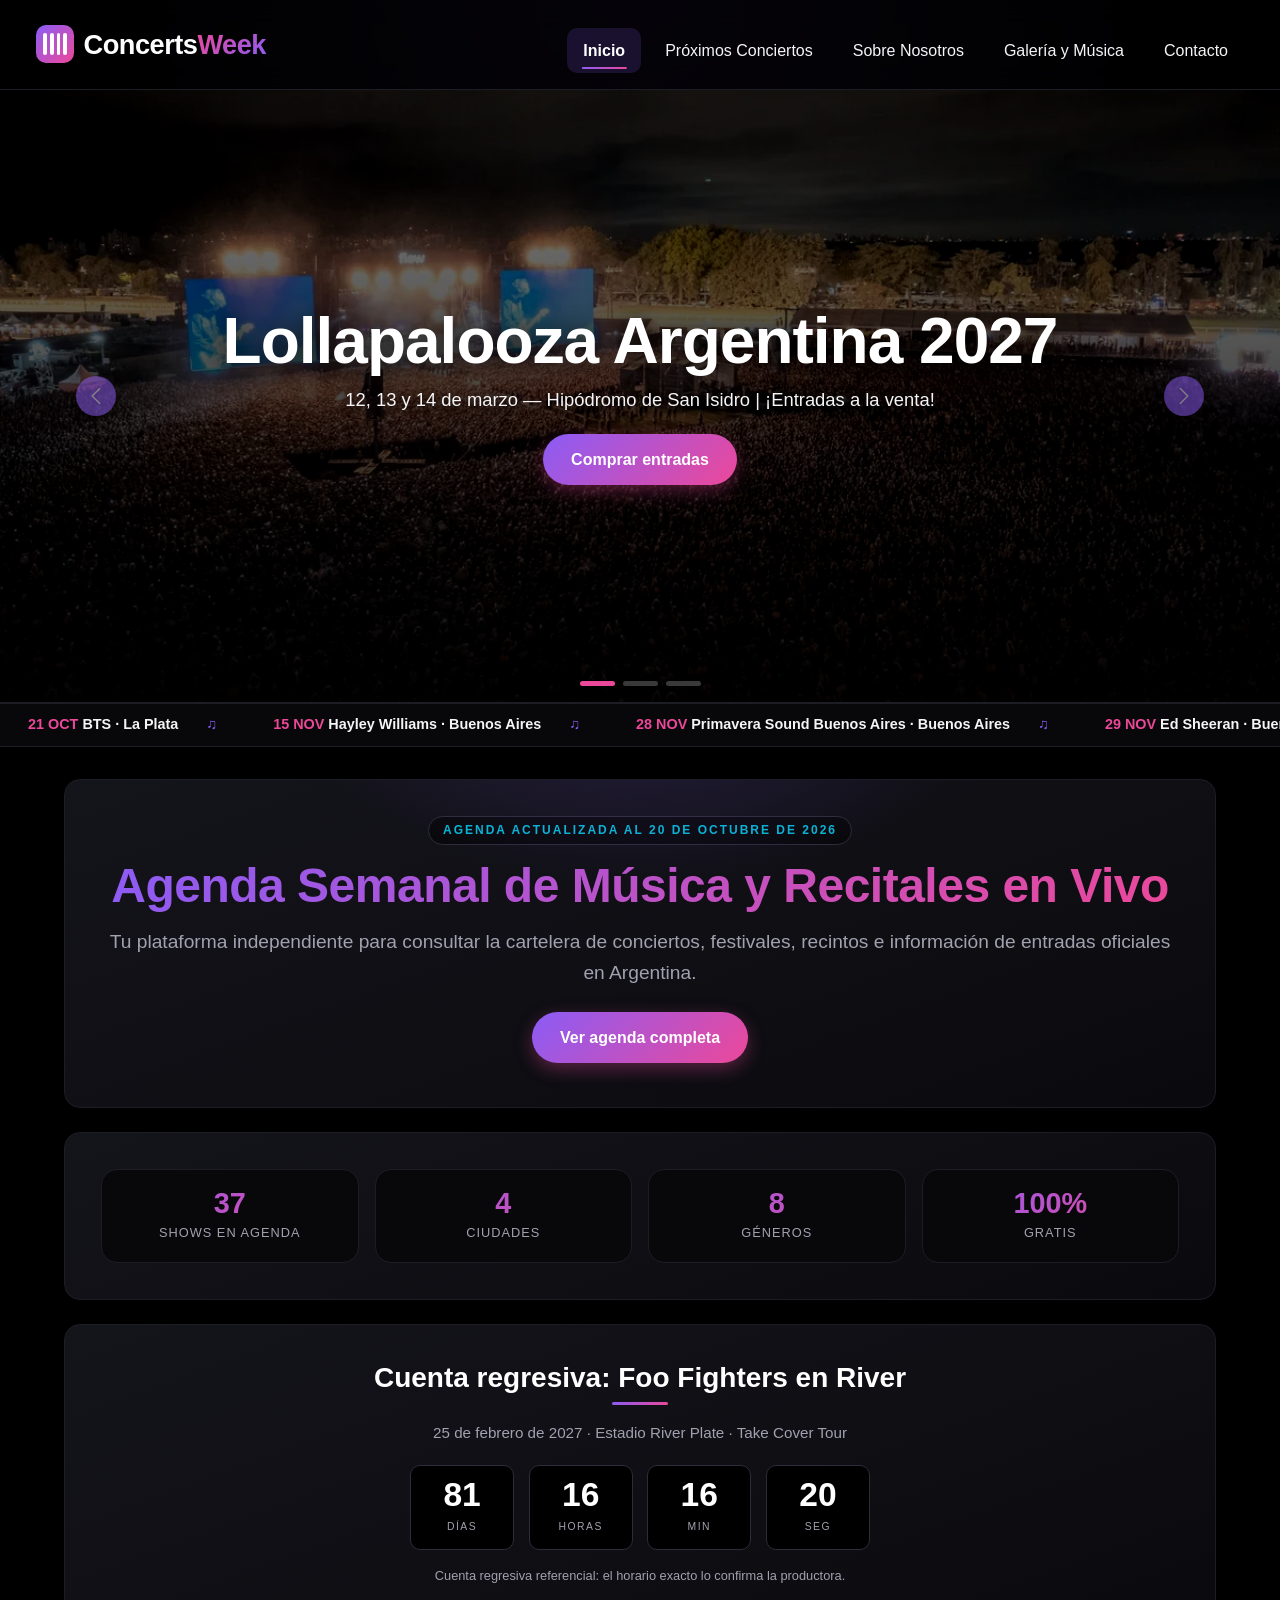
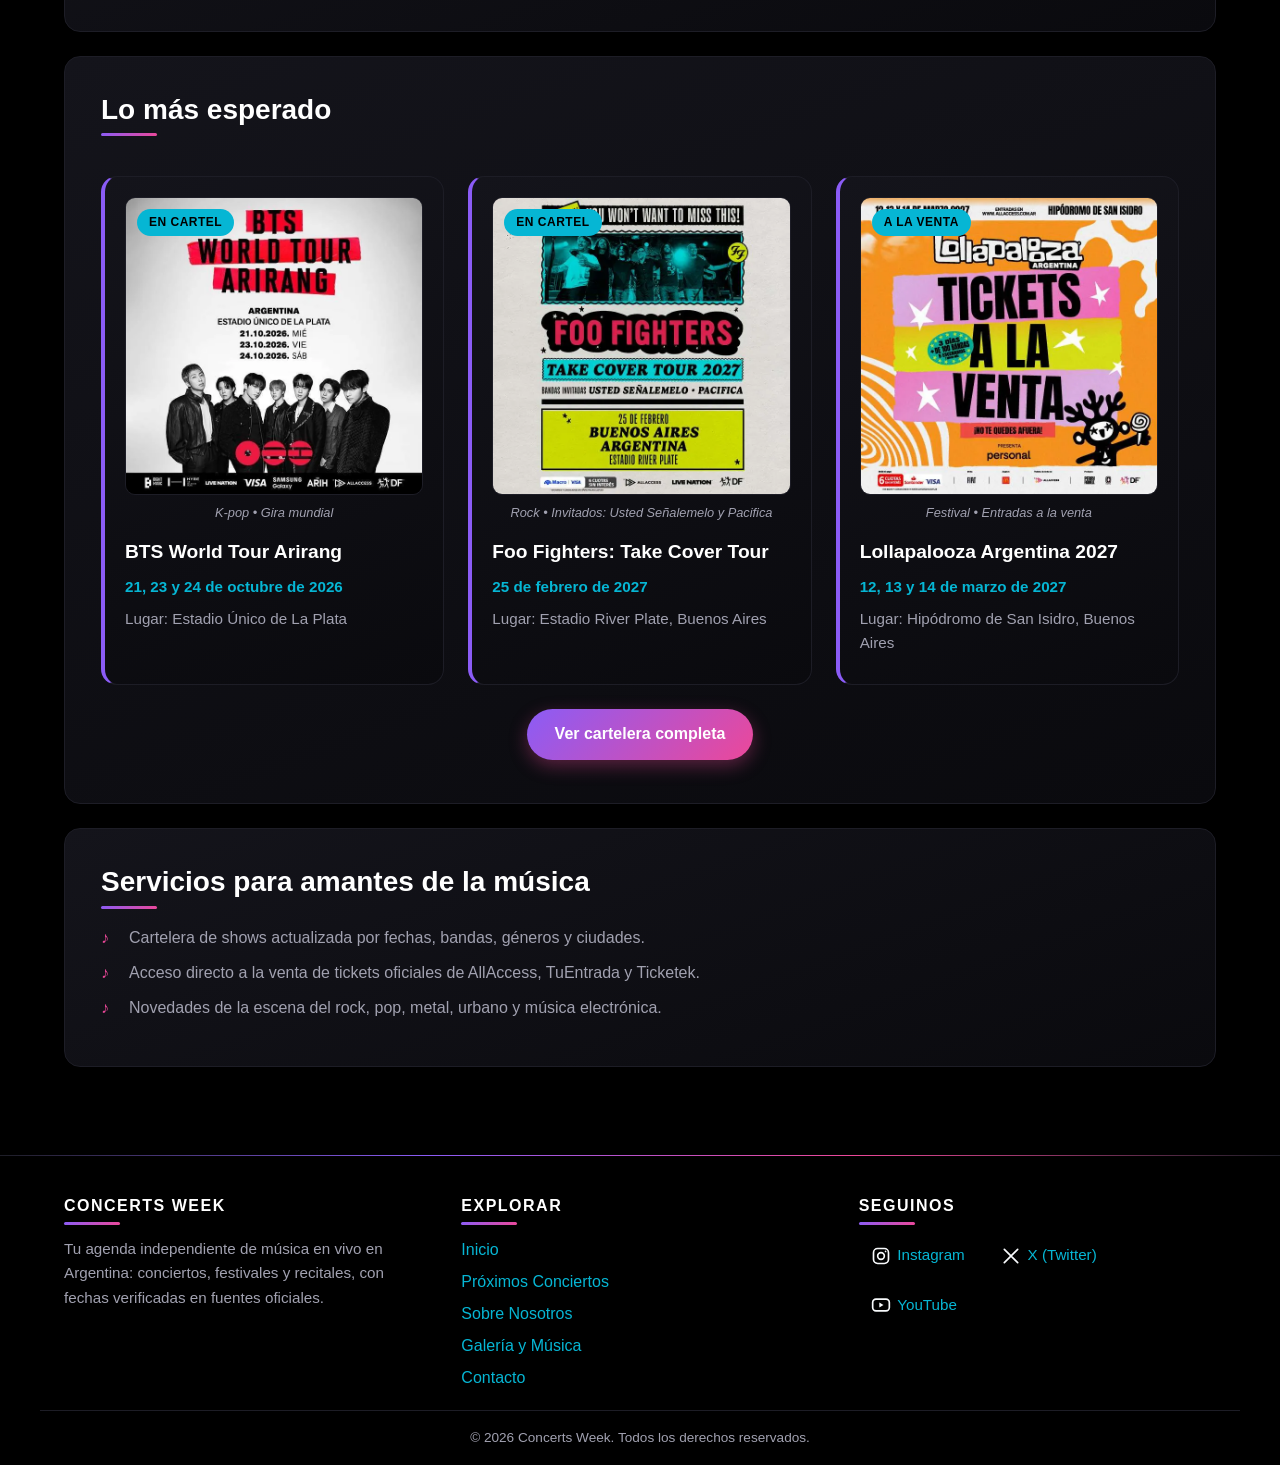
==== commit 3fbdf83c: "feat: banners por show, botón de entradas, Slipknot 2027 y crédito del CEO Ángel Lucena" ====
--- a/index.html
+++ b/index.html
@@ -119,7 +119,7 @@
 
         <div class="ticker" role="region" aria-label="Cinta con las próximas fechas destacadas">
             <div class="ticker__track">
-                <span class="ticker__item"><b>21 OCT</b> BTS &middot; La Plata</span><span class="ticker__item"><b>15 NOV</b> Hayley Williams &middot; Buenos Aires</span><span class="ticker__item"><b>28 NOV</b> Primavera Sound Buenos Aires &middot; Buenos Aires</span><span class="ticker__item"><b>29 NOV</b> Ed Sheeran &middot; Buenos Aires</span><span class="ticker__item"><b>10 DIC</b> Maná &middot; Buenos Aires</span><span class="ticker__item"><b>25 FEB</b> Foo Fighters &middot; Buenos Aires</span><span class="ticker__item"><b>12 MAR</b> Lollapalooza Argentina 2027 &middot; Buenos Aires</span><span class="ticker__item" aria-hidden="true"><b>21 OCT</b> BTS &middot; La Plata</span><span class="ticker__item" aria-hidden="true"><b>15 NOV</b> Hayley Williams &middot; Buenos Aires</span><span class="ticker__item" aria-hidden="true"><b>28 NOV</b> Primavera Sound Buenos Aires &middot; Buenos Aires</span><span class="ticker__item" aria-hidden="true"><b>29 NOV</b> Ed Sheeran &middot; Buenos Aires</span><span class="ticker__item" aria-hidden="true"><b>10 DIC</b> Maná &middot; Buenos Aires</span><span class="ticker__item" aria-hidden="true"><b>25 FEB</b> Foo Fighters &middot; Buenos Aires</span><span class="ticker__item" aria-hidden="true"><b>12 MAR</b> Lollapalooza Argentina 2027 &middot; Buenos Aires</span>
+                <span class="ticker__item"><b>21 OCT</b> BTS &middot; La Plata</span><span class="ticker__item"><b>15 NOV</b> Hayley Williams &middot; Buenos Aires</span><span class="ticker__item"><b>28 NOV</b> Primavera Sound Buenos Aires &middot; Buenos Aires</span><span class="ticker__item"><b>29 NOV</b> Ed Sheeran &middot; Buenos Aires</span><span class="ticker__item"><b>10 DIC</b> Maná &middot; Buenos Aires</span><span class="ticker__item"><b>25 FEB</b> Foo Fighters &middot; Buenos Aires</span><span class="ticker__item"><b>12 MAR</b> Lollapalooza Argentina 2027 &middot; Buenos Aires</span><span class="ticker__item"><b>8 SEP</b> Slipknot &middot; Buenos Aires</span><span class="ticker__item" aria-hidden="true"><b>21 OCT</b> BTS &middot; La Plata</span><span class="ticker__item" aria-hidden="true"><b>15 NOV</b> Hayley Williams &middot; Buenos Aires</span><span class="ticker__item" aria-hidden="true"><b>28 NOV</b> Primavera Sound Buenos Aires &middot; Buenos Aires</span><span class="ticker__item" aria-hidden="true"><b>29 NOV</b> Ed Sheeran &middot; Buenos Aires</span><span class="ticker__item" aria-hidden="true"><b>10 DIC</b> Maná &middot; Buenos Aires</span><span class="ticker__item" aria-hidden="true"><b>25 FEB</b> Foo Fighters &middot; Buenos Aires</span><span class="ticker__item" aria-hidden="true"><b>12 MAR</b> Lollapalooza Argentina 2027 &middot; Buenos Aires</span><span class="ticker__item" aria-hidden="true"><b>8 SEP</b> Slipknot &middot; Buenos Aires</span>
             </div>
         </div>
 
@@ -135,7 +135,7 @@
             <section class="content-section" aria-labelledby="stats-titulo" data-aos="fade-up">
                 <h2 id="stats-titulo" class="visually-hidden">La agenda en números</h2>
                 <div class="stat-strip">
-                    <div class="stat-card"><strong>36</strong><span>Shows en agenda</span></div>
+                    <div class="stat-card"><strong>37</strong><span>Shows en agenda</span></div>
                     <div class="stat-card"><strong>4</strong><span>Ciudades</span></div>
                     <div class="stat-card"><strong>8</strong><span>Géneros</span></div>
                     <div class="stat-card"><strong>100%</strong><span>Gratis</span></div>
--- a/styles/styles.css
+++ b/styles/styles.css
@@ -1,18 +1,1871 @@
-/* Error: Undefined variable.
- *    ,
- * 10 |   border-radius: $radius-full;
- *    |                  ^^^^^^^^^^^^
- *    '
- *   scss\components\_buttons.scss 10:18  @use
- *   scss\main.scss 21:1                  root stylesheet */
-
-body::before {
-  font-family: "Source Code Pro", "SF Mono", Monaco, Inconsolata, "Fira Mono",
-      "Droid Sans Mono", monospace, monospace;
-  white-space: pre;
+.content-section {
+  background: linear-gradient(160deg, #14141b 0%, #0a0a0e 100%);
+  border: 1px solid #1d1d26;
+  border-radius: 16px;
+  padding: 1.25rem;
+}
+.card-interactive,
+.value-card,
+.show-card,
+.channel-card {
+  background: linear-gradient(160deg, #14141b 0%, #0a0a0e 100%);
+  border: 1px solid #1d1d26;
+  border-radius: 16px;
+  padding: 1.25rem;
+}
+.agenda-search,
+.form-input,
+.form-textarea,
+.form-select {
+  width: 100%;
+  padding: 0.85rem 1rem;
+  background-color: #000000;
+  border: 1px solid #2c2c3a;
+  border-radius: 10px;
+  color: #f5f5f7;
+}
+.badge-status,
+.show-card__genre,
+.tag {
+  display: inline-block;
+  padding: 0.25rem 0.75rem;
+  border-radius: 9999px;
+  font-size: 0.75rem;
+  font-weight: 700;
+  letter-spacing: 0.5px;
+  text-transform: uppercase;
+}
+.chip {
+  display: inline-block;
+  padding: 0.45rem 1.1rem;
+  border: 1px solid #2c2c3a;
+  border-radius: 9999px;
+  background-color: #08080b;
+  color: #a1a1b0;
+  font-family: "Outfit", "Segoe UI", Arial, sans-serif;
+  font-weight: 600;
+  font-size: 0.9rem;
+  cursor: pointer;
+}
+.icon-bubble {
+  width: 56px;
+  height: 56px;
+  border-radius: 9999px;
+  background-color: rgba(139, 92, 246, 0.16);
+  border: 1px solid rgba(139, 92, 246, 0.4);
+  color: #8b5cf6;
+  display: flex;
+  align-items: center;
+  justify-content: center;
+}
+*,
+*::before,
+*::after {
+  box-sizing: border-box;
+}
+html {
+  scroll-behavior: smooth;
+  scroll-padding-top: 5rem;
+  overflow-x: hidden;
+}
+body {
+  background-color: #000000;
+  background-image: radial-gradient(ellipse at 50% 0%, rgba(139, 92, 246, 0.22), rgba(0, 0, 0, 0) 65%);
+  background-repeat: no-repeat;
+  background-size: 100% 520px;
+  color: #f5f5f7;
+  font-family: "Inter", "Segoe UI", Arial, sans-serif;
+  font-size: 1rem;
+  line-height: 1.6;
+  min-height: 100vh;
+  display: flex;
+  flex-direction: column;
+}
+[hidden] {
+  display: none !important;
+}
+img {
+  max-width: 100%;
+  height: auto;
+}
+::selection {
+  background-color: #ec4899;
+  color: #ffffff;
+}
+::-webkit-scrollbar {
+  width: 10px;
+}
+::-webkit-scrollbar-track {
+  background: #000000;
+}
+::-webkit-scrollbar-thumb {
+  background: #2c2c3a;
+  border-radius: 9999px;
+}
+.main-content {
+  flex: 1;
+  width: 100%;
+}
+.page-container {
+  width: 100%;
+  max-width: 1200px;
+  margin: 0 auto;
+  padding: 1.25rem 1rem;
+}
+@media (min-width: 768px) {
+  .page-container {
+    padding: 2rem 1.5rem;
+  }
+}
+.content-section {
+  margin-bottom: 1.25rem;
+  position: relative;
+  overflow: hidden;
+}
+@media (min-width: 768px) {
+  .content-section {
+    padding: 1.75rem;
+    margin-bottom: 1.5rem;
+  }
+}
+@media (min-width: 1024px) {
+  .content-section {
+    padding: 2.25rem;
+  }
+}
+.content-section--center {
+  text-align: center;
+}
+.content-section--glow::before {
+  content: "";
+  position: absolute;
+  top: -40%;
+  left: 50%;
+  width: 70%;
+  height: 80%;
+  transform: translateX(-50%);
+  background: radial-gradient(ellipse at 50% 0%, rgba(139, 92, 246, 0.22), rgba(0, 0, 0, 0) 65%);
+  pointer-events: none;
+}
+.page-hero {
+  position: relative;
+  padding: 2.5rem 1rem 2rem;
+  text-align: center;
+  border-bottom: 1px solid #1d1d26;
+  background: radial-gradient(ellipse at 50% 0%, rgba(236, 72, 153, 0.18), rgba(0, 0, 0, 0) 65%);
+}
+@media (min-width: 768px) {
+  .page-hero {
+    padding: 4rem 1.5rem 3rem;
+  }
+}
+.page-hero p {
+  max-width: 720px;
+  margin: 0 auto;
+}
+.eyebrow {
+  display: inline-block;
+  margin-bottom: 0.75rem;
+  padding: 0.25rem 0.9rem;
+  border: 1px solid #2c2c3a;
+  border-radius: 9999px;
+  font-size: 0.75rem;
+  font-weight: 700;
+  letter-spacing: 2px;
+  text-transform: uppercase;
+  color: #06b6d4;
+  background-color: #08080b;
+}
+.media-figure {
+  margin: 1.25rem 0;
+}
+.media-image {
   display: block;
-  padding: 1em;
-  margin-bottom: 1em;
-  border-bottom: 2px solid black;
-  content: "Error: Undefined variable.\a    \2577 \a 10 \2502    border-radius: $radius-full;\d\a    \2502                   ^^^^^^^^^^^^\a    \2575 \a   scss\\components\\_buttons.scss 10:18  @use\a   scss\\main.scss 21:1                  root stylesheet";
-}
+  width: 100%;
+  aspect-ratio: 16 / 9;
+  object-fit: cover;
+  border-radius: 10px;
+  border: 1px solid #1d1d26;
+}
+.divider-glow {
+  height: 1px;
+  border: 0;
+  margin: 2rem 0;
+  background: linear-gradient(90deg, transparent, #8b5cf6, #ec4899, transparent);
+  opacity: 0.6;
+}
+@media (prefers-reduced-motion: reduce) {
+  html {
+    scroll-behavior: auto;
+  }
+  *,
+  *::before,
+  *::after {
+    animation: none !important;
+    transition: none !important;
+  }
+}
+h1,
+h2,
+h3,
+h4 {
+  font-family: "Outfit", "Segoe UI", Arial, sans-serif;
+  color: #ffffff;
+  line-height: 1.2;
+}
+h1 {
+  font-size: 1.85rem;
+  font-weight: 800;
+  letter-spacing: -0.5px;
+  margin-bottom: 0.75rem;
+  background: linear-gradient(135deg, #8b5cf6, #ec4899);
+  -webkit-background-clip: text;
+  background-clip: text;
+  -webkit-text-fill-color: transparent;
+  color: transparent;
+}
+@media (min-width: 768px) {
+  h1 {
+    font-size: 2.4rem;
+  }
+}
+@media (min-width: 1024px) {
+  h1 {
+    font-size: 3rem;
+  }
+}
+h2 {
+  font-size: 1.4rem;
+  font-weight: 700;
+  color: #ffffff;
+  margin-bottom: 1rem;
+  padding-bottom: 0.6rem;
+  position: relative;
+}
+h2::after {
+  content: "";
+  position: absolute;
+  left: 0;
+  bottom: 0;
+  width: 56px;
+  height: 3px;
+  border-radius: 9999px;
+  background: linear-gradient(135deg, #8b5cf6, #ec4899);
+  transition: width 0.5s ease;
+}
+h2:hover::after {
+  width: 120px;
+}
+@media (min-width: 768px) {
+  h2 {
+    font-size: 1.75rem;
+  }
+}
+h3 {
+  font-size: 1.2rem;
+  font-weight: 700;
+  margin-bottom: 0.5rem;
+}
+p {
+  color: #a1a1b0;
+  font-size: 0.95rem;
+  margin-bottom: 0.5rem;
+}
+a {
+  color: #06b6d4;
+  text-decoration: none;
+  transition: all 0.3s ease;
+}
+a:hover {
+  color: #ec4899;
+}
+a:focus-visible {
+  outline: 2px solid #06b6d4;
+  outline-offset: 3px;
+  border-radius: 4px;
+}
+.text-center-title h2::after,
+.content-section--center h2::after {
+  left: 50%;
+  transform: translateX(-50%);
+}
+.lead-text {
+  font-size: 1.05rem;
+}
+@media (min-width: 768px) {
+  .lead-text {
+    font-size: 1.2rem;
+  }
+}
+.feature-list {
+  list-style: none;
+  padding: 0;
+  margin: 0;
+}
+.feature-list li {
+  position: relative;
+  padding-left: 1.75rem;
+  margin-bottom: 0.6rem;
+  color: #a1a1b0;
+}
+.feature-list li::before {
+  content: "\266A";
+  position: absolute;
+  left: 0;
+  color: #ec4899;
+}
+.concert-info {
+  color: #06b6d4;
+  font-weight: 600;
+  margin-bottom: 0.25rem;
+}
+@keyframes pulseGlow {
+  0% {
+    box-shadow: 0 0 0 rgba(139, 92, 246, 0);
+  }
+  50% {
+    box-shadow: 0 0 26px rgba(139, 92, 246, 0.55);
+  }
+  100% {
+    box-shadow: 0 0 0 rgba(139, 92, 246, 0);
+  }
+}
+@keyframes captionRise {
+  from {
+    opacity: 0;
+    transform: translateY(24px);
+  }
+  to {
+    opacity: 1;
+    transform: translateY(0);
+  }
+}
+@keyframes equalizer {
+  0% {
+    transform: scaleY(0.25);
+  }
+  50% {
+    transform: scaleY(1);
+  }
+  100% {
+    transform: scaleY(0.25);
+  }
+}
+@keyframes floatY {
+  0% {
+    transform: translateY(0);
+  }
+  50% {
+    transform: translateY(-10px);
+  }
+  100% {
+    transform: translateY(0);
+  }
+}
+@keyframes marquee {
+  from {
+    transform: translateX(0);
+  }
+  to {
+    transform: translateX(-50%);
+  }
+}
+@keyframes ripple {
+  0% {
+    transform: scale(0.6);
+    opacity: 0.8;
+  }
+  100% {
+    transform: scale(1.8);
+    opacity: 0;
+  }
+}
+@keyframes shine {
+  from {
+    transform: translateX(-120%) skewX(-20deg);
+  }
+  to {
+    transform: translateX(260%) skewX(-20deg);
+  }
+}
+@keyframes neonFlicker {
+  0% {
+    opacity: 1;
+  }
+  45% {
+    opacity: 1;
+  }
+  50% {
+    opacity: 0.55;
+  }
+  55% {
+    opacity: 1;
+  }
+  100% {
+    opacity: 1;
+  }
+}
+@keyframes popIn {
+  0% {
+    opacity: 0;
+    transform: scale(0.7);
+  }
+  70% {
+    transform: scale(1.06);
+  }
+  100% {
+    opacity: 1;
+    transform: scale(1);
+  }
+}
+@keyframes drawCheck {
+  from {
+    stroke-dashoffset: 40;
+  }
+  to {
+    stroke-dashoffset: 0;
+  }
+}
+@keyframes gradientShift {
+  0% {
+    background-position: 0% 50%;
+  }
+  50% {
+    background-position: 100% 50%;
+  }
+  100% {
+    background-position: 0% 50%;
+  }
+}
+.site-header {
+  position: sticky;
+  top: 0;
+  z-index: 1030;
+  border-bottom: 1px solid #1d1d26;
+  background-color: rgba(0, 0, 0, 0.82);
+  backdrop-filter: blur(14px);
+  transition: box-shadow 0.3s ease;
+}
+.site-header.is-scrolled {
+  box-shadow: 0 10px 30px rgba(0, 0, 0, 0.85);
+  border-bottom-color: #2c2c3a;
+}
+.site-header.is-scrolled .navbar-custom {
+  padding-top: 0.35rem;
+  padding-bottom: 0.35rem;
+}
+.navbar-custom {
+  padding: 0.75rem 1rem;
+  transition: padding 0.3s ease;
+}
+@media (min-width: 768px) {
+  .navbar-custom {
+    padding: 1rem 1.5rem;
+  }
+}
+.scroll-progress {
+  position: absolute;
+  left: 0;
+  bottom: -1px;
+  height: 2px;
+  width: 0;
+  background: linear-gradient(135deg, #8b5cf6, #ec4899);
+  box-shadow: 0 0 10px rgba(236, 72, 153, 0.5);
+}
+.brand-title {
+  font-family: "Outfit", "Segoe UI", Arial, sans-serif;
+  font-size: 1.4rem;
+  font-weight: 800;
+  color: #ffffff;
+  letter-spacing: -0.5px;
+  position: relative;
+  display: flex;
+  flex-direction: row;
+  justify-content: flex-start;
+  align-items: center;
+  gap: 0.6rem;
+}
+@media (min-width: 768px) {
+  .brand-title {
+    font-size: 1.7rem;
+  }
+}
+.brand-title:hover,
+.brand-title:focus {
+  color: #ffffff;
+}
+.brand-title:hover .logo-bars span,
+.brand-title:focus .logo-bars span {
+  animation-duration: 0.45s;
+}
+.brand-title:hover .brand-accent,
+.brand-title:focus .brand-accent {
+  color: #ec4899;
+  text-shadow: 0 0 14px rgba(236, 72, 153, 0.5);
+}
+.brand-title:hover .logo-mark,
+.brand-title:focus .logo-mark {
+  transform: rotate(-8deg) scale(1.1);
+  box-shadow: 0 0 24px rgba(139, 92, 246, 0.45);
+}
+.logo-mark {
+  width: 38px;
+  height: 38px;
+  border-radius: 10px;
+  background: linear-gradient(135deg, #8b5cf6, #ec4899);
+  display: flex;
+  flex-direction: row;
+  justify-content: center;
+  align-items: flex-end;
+  gap: 0;
+  padding: 8px 7px;
+  transition: transform 0.35s ease;
+}
+.logo-bars {
+  height: 100%;
+  width: 100%;
+  display: flex;
+  flex-direction: row;
+  justify-content: space-between;
+  align-items: flex-end;
+  gap: 3px;
+}
+.logo-bars span {
+  display: block;
+  flex: 1;
+  height: 100%;
+  background-color: #ffffff;
+  border-radius: 2px;
+  transform-origin: bottom;
+  animation: equalizer 1.1s ease-in-out infinite;
+}
+.logo-bars span:nth-child(1) {
+  animation-delay: 0s;
+}
+.logo-bars span:nth-child(2) {
+  animation-delay: 0.25s;
+}
+.logo-bars span:nth-child(3) {
+  animation-delay: 0.5s;
+}
+.logo-bars span:nth-child(4) {
+  animation-delay: 0.15s;
+}
+.brand-accent {
+  background: linear-gradient(135deg, #ec4899, #8b5cf6);
+  -webkit-background-clip: text;
+  background-clip: text;
+  -webkit-text-fill-color: transparent;
+  color: transparent;
+}
+.navbar-custom .navbar-toggler {
+  border-color: #2c2c3a;
+  background-color: #000000;
+  transition: border-color 0.3s ease;
+}
+.navbar-custom .navbar-toggler:hover {
+  border-color: #8b5cf6;
+}
+.navbar-custom .navbar-toggler:focus {
+  box-shadow: 0 0 0 0.25rem rgba(139, 92, 246, 0.4);
+}
+.navbar-custom .navbar-toggler .navbar-toggler-icon {
+  filter: invert(1);
+}
+.navbar-custom .navbar-collapse {
+  padding-top: 0.75rem;
+}
+.navbar-custom .navbar-nav .nav-link {
+  position: relative;
+  color: #f5f5f7;
+  font-weight: 500;
+  padding: 0.6rem 1rem;
+  border-radius: 10px;
+  transition: all 0.3s ease;
+}
+.navbar-custom .navbar-nav .nav-link::after {
+  content: "";
+  position: absolute;
+  left: 50%;
+  bottom: 4px;
+  width: 0;
+  height: 2px;
+  border-radius: 9999px;
+  background: linear-gradient(135deg, #8b5cf6, #ec4899);
+  transform: translateX(-50%);
+  transition: width 0.3s ease;
+}
+.navbar-custom .navbar-nav .nav-link:hover {
+  color: #ffffff;
+  background-color: #14141b;
+}
+.navbar-custom .navbar-nav .nav-link:hover::after {
+  width: 60%;
+}
+.navbar-custom .navbar-nav .nav-link:focus-visible {
+  outline: 2px solid #8b5cf6;
+}
+.navbar-custom .navbar-nav .nav-link.active-page {
+  color: #ffffff;
+  background-color: rgba(139, 92, 246, 0.16);
+  font-weight: 700;
+}
+.navbar-custom .navbar-nav .nav-link.active-page::after {
+  width: 60%;
+}
+.main-footer {
+  background-color: #000000;
+  border-top: 1px solid #1d1d26;
+  margin-top: 2rem;
+  position: relative;
+}
+.main-footer::before {
+  content: "";
+  position: absolute;
+  top: -1px;
+  left: 0;
+  right: 0;
+  height: 1px;
+  background: linear-gradient(90deg, transparent, #8b5cf6, #ec4899, transparent);
+}
+.footer-inner {
+  max-width: 1200px;
+  margin: 0 auto;
+  padding: 2rem 1rem 1rem;
+  display: grid;
+  grid-template-columns: repeat(1, minmax(0, 1fr));
+  gap: 1.75rem;
+  text-align: center;
+}
+@media (min-width: 768px) {
+  .footer-inner {
+    display: grid;
+    grid-template-columns: repeat(2, minmax(0, 1fr));
+    gap: 2rem;
+    text-align: left;
+    padding: 2.5rem 1.5rem 1.25rem;
+  }
+}
+@media (min-width: 1024px) {
+  .footer-inner {
+    display: grid;
+    grid-template-columns: repeat(3, minmax(0, 1fr));
+    gap: 2.5rem;
+  }
+}
+.footer-title {
+  font-family: "Outfit", "Segoe UI", Arial, sans-serif;
+  font-size: 1rem;
+  font-weight: 700;
+  color: #ffffff;
+  margin-bottom: 0.75rem;
+  text-transform: uppercase;
+  letter-spacing: 1.5px;
+}
+.footer-list {
+  list-style: none;
+  padding: 0;
+  margin: 0;
+  flex-wrap: wrap;
+  display: flex;
+  flex-direction: row;
+  justify-content: center;
+  align-items: center;
+  gap: 0.75rem;
+}
+@media (min-width: 768px) {
+  .footer-list {
+    justify-content: flex-start;
+  }
+}
+.footer-list--stack {
+  flex-direction: column;
+  align-items: center;
+  gap: 0.4rem;
+}
+@media (min-width: 768px) {
+  .footer-list--stack {
+    align-items: flex-start;
+  }
+}
+.footer-bottom {
+  max-width: 1200px;
+  margin: 0 auto;
+  padding: 1rem;
+  border-top: 1px solid #1d1d26;
+  text-align: center;
+}
+.footer-bottom p {
+  margin-bottom: 0;
+  font-size: 0.85rem;
+}
+.social-link {
+  font-weight: 500;
+  font-size: 0.95rem;
+  padding: 0.35rem 0.7rem;
+  border: 1px solid transparent;
+  border-radius: 6px;
+  display: flex;
+  flex-direction: row;
+  justify-content: flex-start;
+  align-items: center;
+  gap: 0.4rem;
+  transition: all 0.3s ease;
+}
+.social-link:hover {
+  background-color: #14141b;
+  border-color: #2c2c3a;
+  transform: translateY(-2px);
+}
+.social-icon {
+  width: 20px;
+  height: 20px;
+  object-fit: contain;
+}
+.back-to-top {
+  position: fixed;
+  right: 1rem;
+  bottom: 1rem;
+  z-index: 1020;
+  width: 46px;
+  height: 46px;
+  border: 1px solid #2c2c3a;
+  border-radius: 9999px;
+  background: linear-gradient(135deg, #8b5cf6, #ec4899);
+  color: #ffffff;
+  font-size: 1.25rem;
+  line-height: 1;
+  cursor: pointer;
+  opacity: 0;
+  visibility: hidden;
+  transform: translateY(16px);
+  box-shadow: 0 6px 18px rgba(236, 72, 153, 0.35);
+  transition: all 0.3s ease;
+}
+.back-to-top.is-visible {
+  opacity: 1;
+  visibility: visible;
+  transform: translateY(0);
+}
+.back-to-top:hover {
+  transform: translateY(-4px);
+}
+.btn-custom {
+  display: inline-block;
+  position: relative;
+  overflow: hidden;
+  padding: 0.8rem 1.75rem;
+  background: linear-gradient(135deg, #8b5cf6, #ec4899);
+  color: #ffffff;
+  border: none;
+  border-radius: 9999px;
+  font-family: "Outfit", "Segoe UI", Arial, sans-serif;
+  font-weight: 700;
+  font-size: 1rem;
+  cursor: pointer;
+  text-align: center;
+  box-shadow: 0 6px 18px rgba(236, 72, 153, 0.35);
+  transition: all 0.3s ease;
+}
+.btn-custom::after {
+  content: "";
+  position: absolute;
+  top: 0;
+  left: 0;
+  width: 40%;
+  height: 100%;
+  background: rgba(255, 255, 255, 0.28);
+  transform: translateX(-120%) skewX(-20deg);
+}
+.btn-custom:hover {
+  color: #ffffff;
+  transform: translateY(-3px);
+  box-shadow: 0 10px 26px rgba(236, 72, 153, 0.5);
+}
+.btn-custom:hover::after {
+  animation: shine 0.8s ease;
+}
+.btn-custom:focus-visible {
+  outline: 3px solid #06b6d4;
+  outline-offset: 2px;
+}
+.btn-custom:active {
+  transform: translateY(0);
+}
+.btn-custom--sm {
+  padding: 0.5rem 1.15rem;
+  font-size: 0.85rem;
+}
+.btn-custom--outline {
+  background: transparent;
+  border: 1px solid #2c2c3a;
+  box-shadow: none;
+  color: #f5f5f7;
+}
+.btn-custom--outline:hover {
+  border-color: #ec4899;
+  background-color: rgba(236, 72, 153, 0.14);
+  box-shadow: 0 0 18px rgba(236, 72, 153, 0.28);
+}
+.chip {
+  transition: all 0.3s ease;
+}
+.chip:hover {
+  color: #ffffff;
+  border-color: #8b5cf6;
+  transform: translateY(-2px);
+}
+.chip:focus-visible {
+  outline: 2px solid #06b6d4;
+  outline-offset: 2px;
+}
+.chip.is-active {
+  background: linear-gradient(135deg, #8b5cf6, #ec4899);
+  border-color: transparent;
+  color: #ffffff;
+  box-shadow: 0 6px 18px rgba(236, 72, 153, 0.35);
+}
+.chip-group {
+  flex-wrap: wrap;
+  display: flex;
+  flex-direction: row;
+  justify-content: center;
+  align-items: center;
+  gap: 0.5rem;
+}
+.card-interactive {
+  border-left: 4px solid #8b5cf6;
+  height: 100%;
+  display: flex;
+  flex-direction: column;
+  justify-content: flex-start;
+  align-items: stretch;
+  gap: 0.25rem;
+  transition: transform 0.3s ease;
+}
+.card-interactive:hover {
+  transform: translateY(-6px);
+  animation: pulseGlow 2s infinite;
+}
+.card-interactive:hover .concert-card-image {
+  transform: scale(1.06);
+}
+.concert-card-figure {
+  position: relative;
+  margin: 0 0 0.75rem;
+  overflow: hidden;
+  border-radius: 10px;
+}
+.concert-card-image {
+  display: block;
+  width: 100%;
+  aspect-ratio: 1 / 1;
+  object-fit: cover;
+  border: 1px solid #1d1d26;
+  border-radius: 10px;
+  transition: transform 0.5s ease;
+}
+.concert-card-caption {
+  font-size: 0.8rem;
+  color: #a1a1b0;
+  font-style: italic;
+  text-align: center;
+  margin-top: 0.5rem;
+}
+.badge-status {
+  position: absolute;
+  top: 0.75rem;
+  left: 0.75rem;
+  background-color: #06b6d4;
+  color: #000000;
+}
+.badge-status--soldout {
+  background-color: #ec4899;
+  color: #ffffff;
+}
+.badge-status--past {
+  background-color: #2c2c3a;
+  color: #f5f5f7;
+}
+.badge-status--hot {
+  background-color: #fbbf24;
+  color: #000000;
+}
+.value-card {
+  height: 100%;
+  text-align: center;
+  transition: transform 0.3s ease;
+}
+.value-card:hover {
+  transform: translateY(-6px);
+  border-color: #8b5cf6;
+  box-shadow: 0 0 24px rgba(139, 92, 246, 0.45);
+}
+.value-card:hover .icon-bubble {
+  animation: floatY 1.4s ease-in-out infinite;
+}
+.value-card p {
+  margin-bottom: 0;
+}
+.icon-bubble {
+  margin: 0 auto 1rem;
+  font-size: 1.5rem;
+}
+.icon-bubble--pink {
+  background-color: rgba(236, 72, 153, 0.14);
+  border-color: rgba(236, 72, 153, 0.28);
+  color: #ec4899;
+}
+.icon-bubble--cyan {
+  background-color: rgba(6, 182, 212, 0.14);
+  border-color: rgba(6, 182, 212, 0.35);
+  color: #06b6d4;
+}
+.stat-strip {
+  display: grid;
+  grid-template-columns: repeat(2, minmax(0, 1fr));
+  gap: 0.75rem;
+}
+@media (min-width: 1024px) {
+  .stat-strip {
+    display: grid;
+    grid-template-columns: repeat(4, minmax(0, 1fr));
+    gap: 1rem;
+  }
+}
+.stat-card {
+  padding: 1.1rem 0.75rem;
+  text-align: center;
+  border: 1px solid #1d1d26;
+  border-radius: 16px;
+  background-color: #08080b;
+  transition: all 0.3s ease;
+}
+.stat-card:hover {
+  border-color: #ec4899;
+  transform: translateY(-4px);
+}
+.stat-card strong {
+  display: block;
+  font-family: "Outfit", "Segoe UI", Arial, sans-serif;
+  font-size: 1.8rem;
+  line-height: 1.1;
+  background: linear-gradient(135deg, #8b5cf6, #ec4899);
+  -webkit-background-clip: text;
+  background-clip: text;
+  -webkit-text-fill-color: transparent;
+  color: transparent;
+}
+.stat-card span {
+  font-size: 0.8rem;
+  color: #a1a1b0;
+  text-transform: uppercase;
+  letter-spacing: 1px;
+}
+.carousel-hero {
+  width: 100%;
+  position: relative;
+  border-bottom: 1px solid #1d1d26;
+}
+.carousel-hero .carousel-img {
+  height: 60vh;
+  min-height: 400px;
+  max-height: 680px;
+  object-fit: cover;
+  filter: brightness(0.7) contrast(1.1);
+}
+@media (min-width: 768px) {
+  .carousel-hero .carousel-img {
+    height: 68vh;
+    min-height: 460px;
+  }
+}
+.carousel-hero .carousel-item.active .carousel-hero-caption > * {
+  animation: captionRise 0.8s ease both;
+}
+.carousel-hero .carousel-item.active .carousel-hero-caption > *:nth-child(2) {
+  animation-delay: 0.15s;
+}
+.carousel-hero .carousel-item.active .carousel-hero-caption > *:nth-child(3) {
+  animation-delay: 0.3s;
+}
+.carousel-hero-caption {
+  position: absolute;
+  top: 0;
+  right: 0;
+  bottom: 0;
+  left: 0;
+  z-index: 10;
+  padding: 2rem 3.5rem;
+  text-align: center;
+  background: linear-gradient(180deg, rgba(0, 0, 0, 0.25) 0%, rgba(0, 0, 0, 0.92) 100%);
+  pointer-events: none;
+  display: flex;
+  flex-direction: column;
+  justify-content: center;
+  align-items: center;
+  gap: 0;
+}
+@media (min-width: 1024px) {
+  .carousel-hero-caption {
+    padding: 2rem 5rem;
+  }
+}
+.carousel-hero-caption .btn-custom {
+  pointer-events: auto;
+}
+.hero-display-title {
+  font-family: "Outfit", "Segoe UI", Arial, sans-serif;
+  font-size: 1.9rem;
+  font-weight: 800;
+  color: #ffffff;
+  letter-spacing: -1px;
+  line-height: 1.1;
+  margin-bottom: 0.5rem;
+  text-shadow: 0 4px 24px rgba(0, 0, 0, 0.9);
+}
+@media (min-width: 768px) {
+  .hero-display-title {
+    font-size: 3rem;
+  }
+}
+@media (min-width: 1024px) {
+  .hero-display-title {
+    font-size: 4rem;
+  }
+}
+.hero-display-subtitle {
+  font-size: 0.95rem;
+  color: #f5f5f7;
+  font-weight: 500;
+  max-width: 700px;
+  margin-bottom: 1.25rem;
+  text-shadow: 0 2px 10px rgba(0, 0, 0, 0.95);
+}
+@media (min-width: 768px) {
+  .hero-display-subtitle {
+    font-size: 1.15rem;
+  }
+}
+.carousel-indicators [data-bs-target] {
+  width: 28px;
+  height: 5px;
+  border: none;
+  border-radius: 4px;
+  background-color: rgba(255, 255, 255, 0.45);
+  margin: 0 4px;
+}
+@media (min-width: 768px) {
+  .carousel-indicators [data-bs-target] {
+    width: 35px;
+  }
+}
+.carousel-indicators .active {
+  background-color: #ec4899;
+}
+.carousel-control-prev-icon,
+.carousel-control-next-icon {
+  background-color: #8b5cf6;
+  background-size: 50%;
+  border-radius: 50%;
+  padding: 1rem;
+  box-shadow: 0 4px 12px rgba(0, 0, 0, 0.7);
+}
+@media (min-width: 768px) {
+  .carousel-control-prev-icon,
+  .carousel-control-next-icon {
+    padding: 1.25rem;
+  }
+}
+.gallery-grid {
+  display: grid;
+  grid-template-columns: repeat(1, minmax(0, 1fr));
+  gap: 1rem;
+}
+@media (min-width: 768px) {
+  .gallery-grid {
+    display: grid;
+    grid-template-columns: repeat(2, minmax(0, 1fr));
+    gap: 1.25rem;
+  }
+}
+@media (min-width: 1024px) {
+  .gallery-grid {
+    display: grid;
+    grid-template-columns: repeat(3, minmax(0, 1fr));
+    gap: 1.5rem;
+  }
+}
+.gallery-item {
+  position: relative;
+  margin: 0;
+  overflow: hidden;
+  border: 1px solid #1d1d26;
+  border-radius: 10px;
+  background-color: #000000;
+  transition: border-color 0.3s ease;
+}
+.gallery-item img {
+  display: block;
+  width: 100%;
+  aspect-ratio: 4 / 3;
+  object-fit: cover;
+  filter: grayscale(1) brightness(0.85);
+  transition: transform 0.6s ease;
+}
+.gallery-item figcaption {
+  position: absolute;
+  left: 0;
+  right: 0;
+  bottom: 0;
+  padding: 1.5rem 1rem 0.75rem;
+  font-size: 0.85rem;
+  color: #f5f5f7;
+  background: linear-gradient(180deg, transparent, rgba(0, 0, 0, 0.88));
+}
+.gallery-item:hover {
+  border-color: #ec4899;
+}
+.gallery-item:hover img {
+  filter: grayscale(0) brightness(1);
+  transform: scale(1.08);
+}
+.gallery-item.is-hidden {
+  display: none;
+}
+.load-more-wrap {
+  margin-top: 1.5rem;
+  text-align: center;
+}
+.show-grid {
+  display: grid;
+  grid-template-columns: repeat(1, minmax(0, 1fr));
+  gap: 1.25rem;
+}
+@media (min-width: 1024px) {
+  .show-grid {
+    display: grid;
+    grid-template-columns: repeat(2, minmax(0, 1fr));
+    gap: 1.5rem;
+  }
+}
+.show-card {
+  padding: 0;
+  overflow: hidden;
+  display: flex;
+  flex-direction: column;
+  justify-content: flex-start;
+  align-items: stretch;
+  gap: 0;
+  transition: transform 0.3s ease;
+}
+.show-card:hover {
+  transform: translateY(-6px);
+  border-color: #8b5cf6;
+  box-shadow: 0 0 24px rgba(139, 92, 246, 0.45);
+}
+.show-card:hover .show-card__media img {
+  filter: grayscale(0) brightness(1);
+  transform: scale(1.06);
+}
+.show-card.is-hidden {
+  display: none;
+}
+.show-card__media {
+  position: relative;
+  overflow: hidden;
+  margin: 0;
+}
+.show-card__media img {
+  display: block;
+  width: 100%;
+  aspect-ratio: 16 / 9;
+  object-fit: cover;
+  filter: grayscale(0.85) brightness(0.8);
+  transition: transform 0.6s ease;
+}
+.show-card__media figcaption {
+  position: absolute;
+  left: 0;
+  right: 0;
+  bottom: 0;
+  padding: 0.35rem 0.75rem;
+  font-size: 0.7rem;
+  color: #a1a1b0;
+  background-color: rgba(0, 0, 0, 0.88);
+}
+.show-card__body {
+  padding: 1.25rem;
+  flex: 1;
+  display: flex;
+  flex-direction: column;
+  justify-content: flex-start;
+  align-items: stretch;
+  gap: 0.35rem;
+}
+@media (min-width: 768px) {
+  .show-card__body {
+    padding: 1.5rem;
+  }
+}
+.show-card__genre {
+  align-self: flex-start;
+  background-color: rgba(139, 92, 246, 0.16);
+  color: #8b5cf6;
+  border: 1px solid rgba(139, 92, 246, 0.4);
+}
+.show-card__title {
+  margin-bottom: 0;
+}
+.show-card__meta {
+  color: #06b6d4;
+  font-size: 0.85rem;
+  font-weight: 600;
+  margin-bottom: 0;
+}
+.show-card__text {
+  margin-bottom: 0.5rem;
+}
+.artist-quote {
+  margin: auto 0 0;
+  padding: 0.85rem 1rem;
+  border-left: 3px solid #ec4899;
+  border-radius: 0 10px 10px 0;
+  background-color: rgba(236, 72, 153, 0.14);
+}
+.artist-quote p {
+  margin-bottom: 0.25rem;
+  color: #ffffff;
+  font-family: "Outfit", "Segoe UI", Arial, sans-serif;
+  font-size: 1.05rem;
+  font-style: italic;
+}
+.artist-quote cite {
+  color: #a1a1b0;
+  font-size: 0.8rem;
+  font-style: normal;
+}
+.artist-quote--fact {
+  border-left-color: #06b6d4;
+  background-color: rgba(6, 182, 212, 0.14);
+}
+.artist-quote--fact p {
+  font-family: "Inter", "Segoe UI", Arial, sans-serif;
+  font-style: normal;
+  font-size: 0.9rem;
+}
+.note-small {
+  margin-top: 1rem;
+  font-size: 0.8rem;
+  color: #a1a1b0;
+  text-align: center;
+}
+.ticker {
+  overflow: hidden;
+  border-top: 1px solid #1d1d26;
+  border-bottom: 1px solid #1d1d26;
+  background-color: #08080b;
+  padding: 0.6rem 0;
+}
+.ticker__track {
+  display: flex;
+  width: max-content;
+  animation: marquee 45s linear infinite;
+}
+.ticker__track:hover {
+  animation-play-state: paused;
+}
+.ticker__item {
+  padding: 0 1.75rem;
+  white-space: nowrap;
+  font-family: "Outfit", "Segoe UI", Arial, sans-serif;
+  font-weight: 600;
+  font-size: 0.9rem;
+  color: #f5f5f7;
+}
+.ticker__item b {
+  color: #ec4899;
+}
+.ticker__item::after {
+  content: "\266B";
+  margin-left: 1.75rem;
+  color: #8b5cf6;
+}
+.countdown {
+  display: grid;
+  grid-template-columns: repeat(4, minmax(0, 1fr));
+  gap: 0.5rem;
+  max-width: 460px;
+  margin: 1.25rem auto 0;
+}
+@media (min-width: 768px) {
+  .countdown {
+    gap: 0.9rem;
+  }
+}
+.countdown__cell {
+  padding: 0.75rem 0.25rem;
+  border: 1px solid #2c2c3a;
+  border-radius: 10px;
+  background-color: #000000;
+  text-align: center;
+}
+.countdown__cell strong {
+  display: block;
+  font-family: "Outfit", "Segoe UI", Arial, sans-serif;
+  font-size: 1.6rem;
+  line-height: 1;
+  color: #ffffff;
+}
+@media (min-width: 768px) {
+  .countdown__cell strong {
+    font-size: 2.1rem;
+  }
+}
+.countdown__cell span {
+  font-size: 0.65rem;
+  color: #a1a1b0;
+  text-transform: uppercase;
+  letter-spacing: 1.5px;
+}
+.agenda-toolbar {
+  margin-bottom: 1.25rem;
+  display: flex;
+  flex-direction: column;
+  justify-content: flex-start;
+  align-items: stretch;
+  gap: 0.9rem;
+}
+@media (min-width: 1024px) {
+  .agenda-toolbar {
+    flex-direction: row;
+    align-items: center;
+    justify-content: space-between;
+  }
+}
+.agenda-search {
+  max-width: 100%;
+}
+@media (min-width: 1024px) {
+  .agenda-search {
+    max-width: 320px;
+  }
+}
+.agenda-search:focus {
+  outline: none;
+  border-color: #8b5cf6;
+  box-shadow: 0 0 0 3px rgba(139, 92, 246, 0.4);
+}
+.agenda-count {
+  margin: 0 0 1rem;
+  font-size: 0.85rem;
+  color: #a1a1b0;
+}
+.agenda-count strong {
+  color: #ec4899;
+}
+.agenda-list {
+  list-style: none;
+  margin: 0;
+  padding: 0;
+  display: flex;
+  flex-direction: column;
+  justify-content: flex-start;
+  align-items: stretch;
+  gap: 0.75rem;
+}
+.agenda-row {
+  position: relative;
+  padding: 0.9rem;
+  border: 1px solid #1d1d26;
+  border-radius: 16px;
+  background-color: #08080b;
+  display: grid;
+  grid-template-columns: repeat(1, minmax(0, 1fr));
+  gap: 0.75rem;
+  align-items: center;
+  transition: all 0.3s ease;
+}
+@media (min-width: 768px) {
+  .agenda-row {
+    grid-template-columns: 84px minmax(0, 1fr);
+    gap: 1.25rem;
+    padding: 1rem 1.25rem;
+  }
+}
+.agenda-row:hover {
+  border-color: #8b5cf6;
+  background-color: #14141b;
+  transform: translateX(6px);
+}
+.agenda-row.is-hidden {
+  display: none;
+}
+.agenda-row__banner {
+  grid-column: 1 / -1;
+  min-height: 64px;
+  padding: 0 1rem;
+  overflow: hidden;
+  border-radius: 10px;
+  background: linear-gradient(135deg, #8b5cf6, #ec4899);
+  display: flex;
+  flex-direction: row;
+  justify-content: flex-start;
+  align-items: center;
+  gap: 0;
+  transition: filter 0.3s ease;
+}
+.agenda-row__banner span {
+  font-family: "Outfit", "Segoe UI", Arial, sans-serif;
+  font-weight: 800;
+  font-size: 1.35rem;
+  letter-spacing: -0.5px;
+  color: #ffffff;
+  text-shadow: 0 2px 12px rgba(0, 0, 0, 0.7);
+  overflow: hidden;
+  text-overflow: ellipsis;
+  white-space: nowrap;
+}
+.agenda-row:hover .agenda-row__banner {
+  filter: brightness(1.25);
+}
+.agenda-row[data-genre="Metal"] .agenda-row__banner {
+  background: linear-gradient(135deg, #7f1d1d, #000000);
+}
+.agenda-row[data-genre="Rock"] .agenda-row__banner {
+  background: linear-gradient(135deg, #1e3a8a, #000000);
+}
+.agenda-row[data-genre="Pop"] .agenda-row__banner {
+  background: linear-gradient(135deg, #be185d, #4c1d95);
+}
+.agenda-row[data-genre="Urbano"] .agenda-row__banner {
+  background: linear-gradient(135deg, #a16207, #000000);
+}
+.agenda-row[data-genre="Electrónica"] .agenda-row__banner {
+  background: linear-gradient(135deg, #0e7490, #4c1d95);
+}
+.agenda-row[data-genre="Latino"] .agenda-row__banner {
+  background: linear-gradient(135deg, #c2410c, #831843);
+}
+.agenda-row[data-genre="Alternativo"] .agenda-row__banner {
+  background: linear-gradient(135deg, #5b21b6, #064e3b);
+}
+.agenda-row[data-genre="Festival"] .agenda-row__banner {
+  background: linear-gradient(135deg, #db2777, #d97706);
+}
+.agenda-row__cta {
+  margin-top: 0.75rem;
+}
+.agenda-row__date {
+  width: 76px;
+  padding: 0.4rem 0;
+  border-radius: 10px;
+  background: linear-gradient(135deg, #8b5cf6, #ec4899);
+  text-align: center;
+  color: #ffffff;
+  font-family: "Outfit", "Segoe UI", Arial, sans-serif;
+  line-height: 1;
+}
+.agenda-row__date strong {
+  display: block;
+  font-size: 1.7rem;
+}
+.agenda-row__date span {
+  font-size: 0.7rem;
+  font-weight: 700;
+  letter-spacing: 1px;
+  text-transform: uppercase;
+}
+.agenda-row__title {
+  margin-bottom: 0.15rem;
+  font-size: 1.1rem;
+}
+.agenda-row__meta {
+  margin-bottom: 0.35rem;
+  font-size: 0.85rem;
+}
+.agenda-row__tags {
+  flex-wrap: wrap;
+  display: flex;
+  flex-direction: row;
+  justify-content: flex-start;
+  align-items: center;
+  gap: 0.4rem;
+}
+.tag {
+  padding: 0.15rem 0.6rem;
+  font-size: 0.65rem;
+  border: 1px solid #2c2c3a;
+  color: #a1a1b0;
+}
+.tag--genre {
+  border-color: rgba(139, 92, 246, 0.4);
+  color: #8b5cf6;
+}
+.tag--city {
+  border-color: rgba(6, 182, 212, 0.35);
+  color: #06b6d4;
+}
+.tag--hot {
+  border-color: #fbbf24;
+  color: #fbbf24;
+}
+.agenda-empty {
+  display: none;
+  padding: 2rem 1rem;
+  text-align: center;
+  border: 1px dashed #2c2c3a;
+  border-radius: 16px;
+}
+.agenda-empty.is-visible {
+  display: block;
+  animation: popIn 0.4s ease both;
+}
+.timeline {
+  list-style: none;
+  margin: 1.5rem 0 0;
+  padding: 0 0 0 1.5rem;
+  position: relative;
+}
+.timeline::before {
+  content: "";
+  position: absolute;
+  top: 0;
+  bottom: 0;
+  left: 6px;
+  width: 2px;
+  background: linear-gradient(180deg, #8b5cf6, #ec4899, rgba(236, 72, 153, 0));
+}
+.timeline__item {
+  position: relative;
+  margin-bottom: 1.5rem;
+  padding: 1rem 1.15rem;
+  border: 1px solid #1d1d26;
+  border-radius: 16px;
+  background-color: #08080b;
+  transition: all 0.3s ease;
+}
+.timeline__item::before {
+  content: "";
+  position: absolute;
+  top: 1.35rem;
+  left: -1.5rem;
+  width: 14px;
+  height: 14px;
+  border: 3px solid #000000;
+  border-radius: 9999px;
+  background: linear-gradient(135deg, #8b5cf6, #ec4899);
+  box-shadow: 0 0 12px rgba(236, 72, 153, 0.5);
+}
+.timeline__item:hover {
+  border-color: #8b5cf6;
+  transform: translateX(6px);
+}
+.timeline__item h3 {
+  margin-bottom: 0.25rem;
+}
+.timeline__item p {
+  margin-bottom: 0;
+}
+.timeline__year {
+  display: inline-block;
+  margin-bottom: 0.25rem;
+  font-family: "Outfit", "Segoe UI", Arial, sans-serif;
+  font-weight: 800;
+  font-size: 0.85rem;
+  letter-spacing: 2px;
+  color: #ec4899;
+}
+.split-block {
+  display: grid;
+  grid-template-columns: repeat(1, minmax(0, 1fr));
+  gap: 1.25rem;
+  align-items: center;
+}
+@media (min-width: 1024px) {
+  .split-block {
+    display: grid;
+    grid-template-columns: repeat(2, minmax(0, 1fr));
+    gap: 2.5rem;
+  }
+}
+@media (min-width: 1024px) {
+  .split-block--reverse .split-block__media {
+    order: 2;
+  }
+}
+.split-block__media {
+  margin: 0;
+  overflow: hidden;
+  border: 1px solid #1d1d26;
+  border-radius: 16px;
+}
+.split-block__media img {
+  display: block;
+  width: 100%;
+  aspect-ratio: 16 / 10;
+  object-fit: cover;
+  filter: grayscale(0.7) contrast(1.05);
+  transition: transform 0.6s ease;
+}
+.split-block__media:hover img {
+  filter: grayscale(0);
+  transform: scale(1.05);
+}
+.split-block__media figcaption {
+  padding: 0.5rem 0.9rem;
+  font-size: 0.75rem;
+  color: #a1a1b0;
+  background-color: #08080b;
+}
+.check-list {
+  list-style: none;
+  margin: 0.75rem 0 0;
+  padding: 0;
+}
+.check-list li {
+  position: relative;
+  padding: 0.35rem 0 0.35rem 2rem;
+  color: #a1a1b0;
+}
+.check-list li::before {
+  content: "\2713";
+  position: absolute;
+  left: 0;
+  top: 0.35rem;
+  width: 1.35rem;
+  height: 1.35rem;
+  border-radius: 9999px;
+  background-color: rgba(6, 182, 212, 0.14);
+  color: #06b6d4;
+  font-size: 0.8rem;
+  font-weight: 800;
+  text-align: center;
+  line-height: 1.35rem;
+}
+.check-list li strong {
+  color: #ffffff;
+}
+.team-card {
+  max-width: 420px;
+  margin: 1rem auto 0;
+  padding: 1.5rem;
+  border: 1px solid #2c2c3a;
+  border-radius: 16px;
+  background-color: #08080b;
+  transition: transform 0.3s ease;
+}
+.team-card:hover {
+  transform: translateY(-6px);
+  border-color: #ec4899;
+  box-shadow: 0 0 28px rgba(236, 72, 153, 0.28);
+}
+.team-card p {
+  margin-bottom: 0.25rem;
+}
+.team-card__avatar {
+  width: 84px;
+  height: 84px;
+  margin: 0 auto 1rem;
+  border-radius: 9999px;
+  background: linear-gradient(135deg, #8b5cf6, #ec4899);
+  color: #ffffff;
+  font-family: "Outfit", "Segoe UI", Arial, sans-serif;
+  font-size: 1.9rem;
+  font-weight: 800;
+  display: flex;
+  flex-direction: row;
+  justify-content: center;
+  align-items: center;
+  gap: 0;
+}
+.channel-grid {
+  display: grid;
+  grid-template-columns: repeat(1, minmax(0, 1fr));
+  gap: 1rem;
+}
+@media (min-width: 768px) {
+  .channel-grid {
+    display: grid;
+    grid-template-columns: repeat(2, minmax(0, 1fr));
+    gap: 1.25rem;
+  }
+}
+.channel-card {
+  position: relative;
+  text-align: center;
+  transition: transform 0.3s ease;
+}
+.channel-card:hover {
+  transform: translateY(-6px);
+  border-color: #ec4899;
+  box-shadow: 0 0 28px rgba(236, 72, 153, 0.28);
+}
+.channel-card p {
+  margin-bottom: 0.75rem;
+}
+.pulse-icon {
+  position: relative;
+  width: 76px;
+  height: 76px;
+  margin: 0 auto 1rem;
+  display: flex;
+  flex-direction: row;
+  justify-content: center;
+  align-items: center;
+  gap: 0;
+}
+.pulse-icon svg {
+  position: relative;
+  z-index: 2;
+  width: 38px;
+  height: 38px;
+  animation: floatY 3s ease-in-out infinite;
+}
+.pulse-icon::before,
+.pulse-icon::after {
+  content: "";
+  position: absolute;
+  inset: 0;
+  border: 2px solid #ec4899;
+  border-radius: 9999px;
+  animation: ripple 2.4s ease-out infinite;
+}
+.pulse-icon::after {
+  animation-delay: 1.2s;
+}
+.pulse-icon--cyan::before,
+.pulse-icon--cyan::after {
+  border-color: #06b6d4;
+}
+.faq .accordion-item {
+  margin-bottom: 0.6rem;
+  overflow: hidden;
+  border: 1px solid #1d1d26;
+  border-radius: 10px;
+  background-color: #08080b;
+  color: #f5f5f7;
+}
+.faq .accordion-button {
+  background-color: #08080b;
+  color: #ffffff;
+  font-family: "Outfit", "Segoe UI", Arial, sans-serif;
+  font-weight: 600;
+  transition: all 0.3s ease;
+}
+.faq .accordion-button:not(.collapsed) {
+  background-color: rgba(139, 92, 246, 0.16);
+  color: #ffffff;
+  box-shadow: none;
+}
+.faq .accordion-button:focus {
+  box-shadow: 0 0 0 0.2rem rgba(139, 92, 246, 0.4);
+}
+.faq .accordion-button::after {
+  filter: invert(1);
+}
+.faq .accordion-body {
+  background-color: #000000;
+  color: #a1a1b0;
+  font-size: 0.95rem;
+}
+.form-success {
+  display: none;
+  padding: 1.75rem 1rem;
+  text-align: center;
+  border: 1px solid #22c55e;
+  border-radius: 16px;
+  background-color: rgba(34, 197, 94, 0.08);
+}
+.form-success.is-visible {
+  display: block;
+  animation: popIn 0.5s ease both;
+}
+.form-success h3 {
+  color: #22c55e;
+}
+.form-success svg {
+  width: 64px;
+  height: 64px;
+  margin-bottom: 0.5rem;
+}
+.form-success .check-path {
+  stroke-dasharray: 40;
+  stroke-dashoffset: 40;
+}
+.form-success.is-visible .check-path {
+  animation: drawCheck 0.7s ease 0.3s forwards;
+}
+.status-pill {
+  display: inline-flex;
+  align-items: center;
+  gap: 0.5rem;
+  padding: 0.3rem 0.9rem;
+  border: 1px solid #2c2c3a;
+  border-radius: 9999px;
+  font-size: 0.8rem;
+  color: #f5f5f7;
+}
+.status-pill::before {
+  content: "";
+  width: 9px;
+  height: 9px;
+  border-radius: 9999px;
+  background-color: #22c55e;
+  box-shadow: 0 0 10px #22c55e;
+  animation: neonFlicker 2s infinite;
+}
+.form-input,
+.form-textarea,
+.form-select {
+  transition: all 0.3s ease;
+}
+.form-input::placeholder,
+.form-textarea::placeholder,
+.form-select::placeholder {
+  color: #a1a1b0;
+}
+.form-input:hover,
+.form-textarea:hover,
+.form-select:hover {
+  border-color: #06b6d4;
+}
+.form-input:focus,
+.form-textarea:focus,
+.form-select:focus {
+  outline: none;
+  border-color: #8b5cf6;
+  box-shadow: 0 0 0 3px rgba(139, 92, 246, 0.4);
+}
+.form-input:user-invalid,
+.form-textarea:user-invalid,
+.form-select:user-invalid {
+  border-color: #ec4899;
+  box-shadow: 0 0 0 3px rgba(236, 72, 153, 0.28);
+}
+.form-input:user-valid,
+.form-textarea:user-valid,
+.form-select:user-valid {
+  border-color: #06b6d4;
+}
+.form-select {
+  appearance: none;
+  cursor: pointer;
+}
+.form-textarea {
+  resize: vertical;
+  min-height: 140px;
+}
+.form-label {
+  display: block;
+  color: #f5f5f7;
+  font-weight: 600;
+  font-size: 0.9rem;
+  margin-bottom: 0.4rem;
+}
+.form-hint {
+  display: block;
+  margin-top: 0.3rem;
+  font-size: 0.78rem;
+  color: #a1a1b0;
+}
